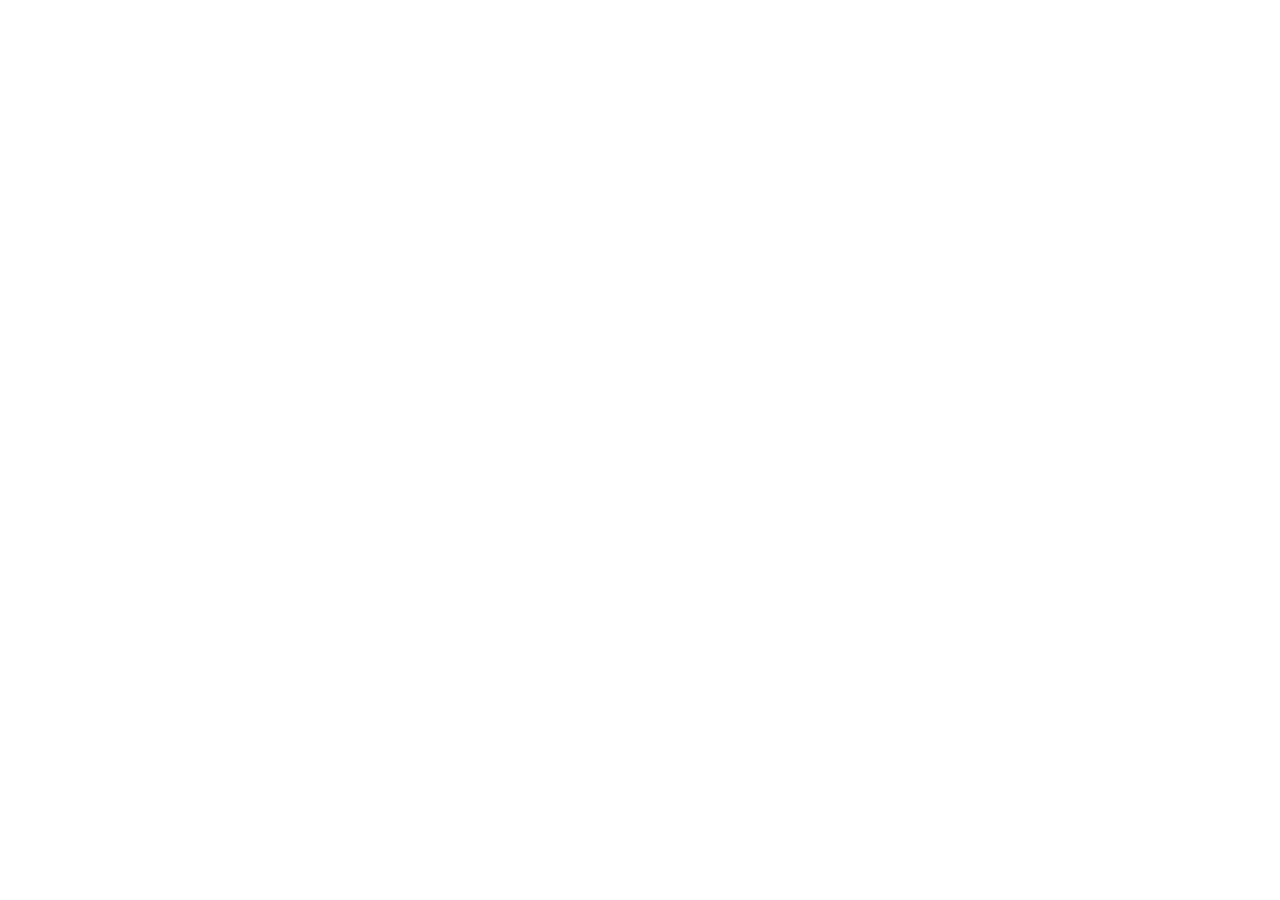
==== index.html @ 344ce20c "Version asset URLs so deploys bypass stale browser caches GitHub Pages serves files with max-age=600" ====
<!DOCTYPE html>
<html lang="en">
<head>
  <meta charset="UTF-8" />
<script async src="https://www.googletagmanager.com/gtag/js?id=G-N5E1D26WRG"></script>
<script>window.dataLayer=window.dataLayer||[];function gtag(){dataLayer.push(arguments);}gtag('js',new Date());gtag('config','G-N5E1D26WRG');</script>
  <meta name="viewport" content="width=device-width, initial-scale=1.0" />
  <title>GCP Renewal Negotiation Planner</title>
  <link rel="stylesheet" href="src/styles.css?v=20260914b" />
</head>
<body>
<script>(function(){const H='e1af9770edb5a9358db28d25520d54b0e5aeb7bdaa6fed238cebea143d1560bb';if(localStorage.getItem('proxima-auth')!==H)window.location.replace('https://brianchernauskas.github.io/proxima-tools-hub/');})()</script>
  <div id="app">
    <header class="app-header">
      <div class="header-inner">
        <div class="logo">
          <svg width="84" height="22" viewBox="0 0 84 22" fill="none" xmlns="http://www.w3.org/2000/svg"><text x="0" y="18" font-family="Georgia, 'Times New Roman', serif" font-size="18" font-weight="700" fill="#ffffff" letter-spacing="-0.3">Proxima</text></svg>
          <span class="logo-divider"></span>
          <span>GCP Negotiation Planner</span>
        </div>
        <div class="header-taglines">
          <div class="header-tagline">World-class renewal strategy, tailored to your situation</div>
          <div class="header-tagline">Intended for Proxima use only, please contact Brian Chernauskas with questions</div>
        </div>
      </div>
    </header>

    <main id="main-content">
      <div class="step-nav" id="step-nav">
        <div class="step-item active" data-step="1"><div class="step-circle">1</div><div class="step-label">Company Profile</div></div>
        <div class="step-connector"></div>
        <div class="step-item" data-step="2"><div class="step-circle">2</div><div class="step-label">Spend & Contract</div></div>
        <div class="step-connector"></div>
        <div class="step-item" data-step="3"><div class="step-circle">3</div><div class="step-label">Use Cases</div></div>
        <div class="step-connector"></div>
        <div class="step-item" data-step="4"><div class="step-circle">4</div><div class="step-label">Leverage & Context</div></div>
        <div class="step-connector"></div>
        <div class="step-item" data-step="5"><div class="step-circle">5</div><div class="step-label">Your Strategy</div></div>
      </div>

      <!-- Step 1 -->
      <section class="step-panel active" id="step-1">
        <div class="panel-header">
          <h2>Company Profile</h2>
          <p>Tell us about your organization so we can calibrate your GCP negotiating position.</p>
        </div>
        <div class="form-grid">
          <div class="form-group">
            <label>Company Size</label>
            <div class="radio-cards" id="company-size">
              <div class="radio-card" data-value="startup"><div class="rc-icon">🚀</div><div class="rc-title">Startup</div><div class="rc-desc">&lt;100 employees</div></div>
              <div class="radio-card" data-value="smb"><div class="rc-icon">🏢</div><div class="rc-title">SMB</div><div class="rc-desc">100–999 employees</div></div>
              <div class="radio-card" data-value="midmarket"><div class="rc-icon">🏬</div><div class="rc-title">Mid-Market</div><div class="rc-desc">1,000–4,999 employees</div></div>
              <div class="radio-card" data-value="enterprise"><div class="rc-icon">🏛️</div><div class="rc-title">Enterprise</div><div class="rc-desc">5,000+ employees</div></div>
            </div>
          </div>
          <div class="form-row-2">
            <div class="form-group">
              <label for="industry">Industry Vertical</label>
              <select id="industry">
                <option value="">Select industry…</option>
                <option value="fintech">Financial Services / Fintech</option>
                <option value="healthcare">Healthcare / Life Sciences</option>
                <option value="retail">Retail / E-commerce</option>
                <option value="saas">SaaS / Technology</option>
                <option value="media">Media / Entertainment</option>
                <option value="manufacturing">Manufacturing / Industrial</option>
                <option value="government">Government / Public Sector</option>
                <option value="education">Education</option>
                <option value="energy">Energy / Utilities</option>
                <option value="gaming">Gaming</option>
                <option value="other">Other</option>
              </select>
            </div>
            <div class="form-group">
              <label for="growth-rate">Annual Revenue Growth Rate</label>
              <select id="growth-rate">
                <option value="">Select growth rate…</option>
                <option value="declining">Declining / Flat (&lt;0%)</option>
                <option value="slow">Slow (0–10%)</option>
                <option value="moderate">Moderate (10–30%)</option>
                <option value="fast">Fast (30–100%)</option>
                <option value="hypergrowth">Hypergrowth (&gt;100%)</option>
              </select>
            </div>
          </div>
          <div class="form-row-2">
            <div class="form-group">
              <label for="gcp-tenure">How long have you been a GCP customer?</label>
              <select id="gcp-tenure">
                <option value="">Select tenure…</option>
                <option value="new">&lt;1 year (new customer)</option>
                <option value="1-3">1–3 years</option>
                <option value="3-5">3–5 years</option>
                <option value="5plus">5+ years (established customer)</option>
              </select>
            </div>
            <div class="form-group">
              <label for="contract-type">Current Contract Type</label>
              <select id="contract-type">
                <option value="">Select contract type…</option>
                <option value="payg">Pay-As-You-Go (PAYG)</option>
                <option value="cud-resource">Resource-based CUDs only</option>
                <option value="cud-spend">Spend-based CUDs only</option>
                <option value="cud-both">Both CUD types</option>
                <option value="ppa">Private Pricing Agreement (PPA)</option>
                <option value="ea">Enterprise Agreement (EA)</option>
              </select>
            </div>
          </div>
          <div class="form-group">
            <label>Existing Google Product Footprint (select all that apply)</label>
            <div class="checkbox-group" id="google-products">
              <label class="checkbox-item"><input type="checkbox" value="workspace" /> Google Workspace</label>
              <label class="checkbox-item"><input type="checkbox" value="google-ads" /> Google Ads</label>
              <label class="checkbox-item"><input type="checkbox" value="youtube" /> YouTube</label>
              <label class="checkbox-item"><input type="checkbox" value="maps" /> Google Maps Platform</label>
              <label class="checkbox-item"><input type="checkbox" value="apigee" /> Apigee</label>
              <label class="checkbox-item"><input type="checkbox" value="looker" /> Looker</label>
              <label class="checkbox-item"><input type="checkbox" value="none" /> GCP only</label>
            </div>
          </div>
          <div class="form-group">
            <label>Compliance & Regulatory Requirements</label>
            <div class="checkbox-group" id="compliance">
              <label class="checkbox-item"><input type="checkbox" value="hipaa" /> HIPAA</label>
              <label class="checkbox-item"><input type="checkbox" value="pci" /> PCI-DSS</label>
              <label class="checkbox-item"><input type="checkbox" value="fedramp" /> FedRAMP</label>
              <label class="checkbox-item"><input type="checkbox" value="gdpr" /> GDPR</label>
              <label class="checkbox-item"><input type="checkbox" value="sox" /> SOX</label>
              <label class="checkbox-item"><input type="checkbox" value="none" /> None specific</label>
            </div>
          </div>
        </div>
        <div class="step-actions"><button class="btn-secondary btn-sample-fill" onclick="fillSampleStep(1, this)">✨ Fill Sample Data</button><button class="btn-secondary" onclick="showSample()" style="margin-right:auto">👁 View Sample Output</button><button class="btn-primary" onclick="nextStep(1)">Continue →</button></div>
      </section>

      <!-- Step 2 -->
      <section class="step-panel" id="step-2">
        <div class="panel-header">
          <h2>Spend & Contract Details</h2>
          <p>GCP's discount stack is unique — SUDs are automatic, CUDs are self-service, and EA pricing sits on top of both.</p>
        </div>
        <div class="form-grid">
          <div class="form-row-2">
            <div class="form-group">
              <label for="annual-spend">Current Annual GCP Spend</label>
              <select id="annual-spend">
                <option value="">Select range…</option>
                <option value="under250k">&lt;$250K</option>
                <option value="250k-1m">$250K–$1M</option>
                <option value="1m-5m">$1M–$5M</option>
                <option value="5m-10m">$5M–$10M</option>
                <option value="10m-25m">$10M–$25M</option>
                <option value="25m-50m">$25M–$50M</option>
                <option value="50mplus">$50M+</option>
              </select>
            </div>
            <div class="form-group">
              <label for="workspace-spend">Annual Google Workspace Spend</label>
              <select id="workspace-spend">
                <option value="">Select range…</option>
                <option value="none">None / Not using Workspace</option>
                <option value="under100k">&lt;$100K</option>
                <option value="100k-500k">$100K–$500K</option>
                <option value="500k-2m">$500K–$2M</option>
                <option value="2mplus">$2M+</option>
              </select>
            </div>
          </div>
          <div class="form-row-2">
            <div class="form-group">
              <label for="spend-growth">Expected GCP Spend Growth (Next 12 months)</label>
              <select id="spend-growth">
                <option value="">Select growth…</option>
                <option value="declining">Declining (&lt;-10%)</option>
                <option value="flat">Flat (±10%)</option>
                <option value="moderate">Moderate (+10–30%)</option>
                <option value="fast">Fast (+30–75%)</option>
                <option value="hypergrowth">Hypergrowth (+75%+)</option>
              </select>
            </div>
            <div class="form-group">
              <label for="renewal-timeline">When does your contract / CUDs expire?</label>
              <select id="renewal-timeline">
                <option value="">Select timeline…</option>
                <option value="within-1mo">Within 1 month (urgent)</option>
                <option value="1-3mo">1–3 months</option>
                <option value="3-6mo">3–6 months</option>
                <option value="6-12mo">6–12 months (ideal window)</option>
                <option value="12plusmo">12+ months out</option>
                <option value="no-contract">No formal contract yet</option>
              </select>
            </div>
          </div>
          <div class="form-row-2">
            <div class="form-group">
              <label for="desired-term">Preferred Commitment Term</label>
              <select id="desired-term">
                <option value="">Select term…</option>
                <option value="1yr">1 Year (CUD or EA)</option>
                <option value="3yr">3 Years (EA / deep CUD discount)</option>
                <option value="flexible">Flexible / TBD</option>
              </select>
            </div>
            <div class="form-group">
              <label for="cud-utilization">Current CUD Utilization Rate</label>
              <select id="cud-utilization">
                <option value="">Select…</option>
                <option value="na">N/A — no CUDs yet</option>
                <option value="under70">Under 70% (significant waste)</option>
                <option value="70-85">70–85% (mild underutilization)</option>
                <option value="85-100">85–100% (on track)</option>
                <option value="over100">Over 100% (exceeded commitment)</option>
              </select>
            </div>
          </div>
          <div class="form-group">
            <label>Discount Programs Currently Active</label>
            <div class="checkbox-group" id="current-discounts">
              <label class="checkbox-item"><input type="checkbox" value="sud" /> Sustained Use Discounts (SUDs — automatic)</label>
              <label class="checkbox-item"><input type="checkbox" value="cud-resource" /> Resource-based CUDs (vCPU/memory commit)</label>
              <label class="checkbox-item"><input type="checkbox" value="cud-spend" /> Spend-based CUDs</label>
              <label class="checkbox-item"><input type="checkbox" value="spot-preemptible" /> Spot / Preemptible VMs</label>
              <label class="checkbox-item"><input type="checkbox" value="ea-discount" /> EA / Private Pricing discount</label>
              <label class="checkbox-item"><input type="checkbox" value="none" /> None / PAYG only</label>
            </div>
          </div>
          <div class="form-group">
            <label for="chargeback-isolation">Internal Cost Chargeback Model</label>
            <select id="chargeback-isolation">
              <option value="">Select…</option>
              <option value="project-scope">Project-scope — each team billed by GCP project</option>
              <option value="billing-account">Billing-account level — centralized tracking only</option>
              <option value="planning">Planning to implement project-level chargeback</option>
              <option value="none">No internal chargeback / single cost center</option>
            </select>
          </div>
          <div class="form-group">
            <label for="flex-cud-footprint">Compute Footprint (Flex CUD consolidation opportunity)</label>
            <select id="flex-cud-footprint">
              <option value="">Select…</option>
              <option value="vms-only">VMs only (Compute Engine)</option>
              <option value="vms-gke">VMs + GKE Standard/Autopilot</option>
              <option value="vms-cloudrun">VMs + Cloud Run</option>
              <option value="full-mix">VMs + GKE + Cloud Run (full mix)</option>
              <option value="gke-cloudrun-only">GKE / Cloud Run only (no VMs)</option>
            </select>
          </div>
          <div class="form-group">
            <label for="casc">Customer Annual Spend Commitment (CASC)</label>
            <select id="casc">
              <option value="">Select…</option>
              <option value="yes-active">Yes — active CASC in place</option>
              <option value="yes-negotiating">In negotiation for a CASC</option>
              <option value="no-eligible">No CASC — but spend likely qualifies</option>
              <option value="no-small">No CASC — spend too small to qualify</option>
            </select>
          </div>
          <div class="form-group">
            <label for="support-tier">Current GCP Support Tier</label>
            <select id="support-tier">
              <option value="">Select support tier…</option>
              <option value="basic">Basic (free)</option>
              <option value="standard">Standard</option>
              <option value="enhanced">Enhanced</option>
              <option value="premium">Premium</option>
            </select>
          </div>
        </div>
        <div class="step-actions"><button class="btn-secondary btn-sample-fill" onclick="fillSampleStep(2, this)" style="margin-right:auto">✨ Fill Sample Data</button>
          <button class="btn-secondary" onclick="prevStep(2)">← Back</button>
          <button class="btn-primary" onclick="nextStep(2)">Continue →</button>
        </div>
      </section>

      <!-- Step 3 -->
      <section class="step-panel" id="step-3">
        <div class="panel-header">
          <h2>GCP Use Cases</h2>
          <p>GCP's discount mechanics vary significantly by service — especially for compute, AI, and data workloads.</p>
        </div>
        <div class="form-grid">
          <div class="form-group">
            <label>Primary Workload Types (select all that apply)</label>
            <div class="use-case-grid" id="use-cases">
              <div class="use-case-card" data-value="compute"><div class="uc-icon">⚙️</div><div class="uc-title">Compute Engine (VMs)</div></div>
              <div class="use-case-card" data-value="gke"><div class="uc-icon">📦</div><div class="uc-title">Google Kubernetes Engine (GKE)</div></div>
              <div class="use-case-card" data-value="serverless"><div class="uc-icon">⚡</div><div class="uc-title">Serverless (Cloud Run, Functions)</div></div>
              <div class="use-case-card" data-value="vertex-ai"><div class="uc-icon">🤖</div><div class="uc-title">AI / ML (Vertex AI, Gemini)</div></div>
              <div class="use-case-card" data-value="bigquery"><div class="uc-icon">📊</div><div class="uc-title">BigQuery (Data Warehouse)</div></div>
              <div class="use-case-card" data-value="databases"><div class="uc-icon">🗄️</div><div class="uc-title">Databases (Cloud SQL, Spanner, Bigtable)</div></div>
              <div class="use-case-card" data-value="storage"><div class="uc-icon">💾</div><div class="uc-title">Storage (Cloud Storage, Filestore)</div></div>
              <div class="use-case-card" data-value="networking"><div class="uc-icon">🌐</div><div class="uc-title">Networking (Cloud CDN, Interconnect)</div></div>
              <div class="use-case-card" data-value="dataflow"><div class="uc-icon">🔀</div><div class="uc-title">Dataflow / Dataproc / Pub/Sub</div></div>
              <div class="use-case-card" data-value="security"><div class="uc-icon">🔒</div><div class="uc-title">Security (Chronicle, Security Command Center)</div></div>
              <div class="use-case-card" data-value="apigee"><div class="uc-icon">🔌</div><div class="uc-title">API Management (Apigee)</div></div>
              <div class="use-case-card" data-value="looker"><div class="uc-icon">👁️</div><div class="uc-title">Looker / Business Intelligence</div></div>
            </div>
          </div>
          <div class="form-row-2">
            <div class="form-group">
              <label for="workload-type">Workload Criticality</label>
              <select id="workload-type">
                <option value="">Select type…</option>
                <option value="production-only">Production-heavy (mostly live traffic)</option>
                <option value="mixed">Mixed production + dev/test</option>
                <option value="dev-heavy">Dev/test heavy (R&D focus)</option>
                <option value="batch">Batch / intermittent (Spot VM opportunity)</option>
              </select>
            </div>
            <div class="form-group">
              <label for="spot-vm-usage">Spot / Preemptible VM Usage</label>
              <select id="spot-vm-usage">
                <option value="">Select…</option>
                <option value="none">Not using Spot VMs</option>
                <option value="some">Some workloads on Spot (&lt;25% of compute)</option>
                <option value="moderate">Moderate Spot usage (25–50%)</option>
                <option value="heavy">Heavy Spot usage (&gt;50% of eligible workloads)</option>
              </select>
            </div>
            <div class="form-group">
              <label for="optimization-status">Infrastructure Optimization Status</label>
              <select id="optimization-status">
                <option value="">Select…</option>
                <option value="unoptimized">Largely unoptimized</option>
                <option value="partially">Partially optimized</option>
                <option value="well-optimized">Well-optimized (Recommender API actioned)</option>
                <option value="expert">Expert-level (FinOps team in place)</option>
              </select>
            </div>
          </div>
          <div class="form-group">
            <label for="bigquery-pricing">BigQuery Pricing Model</label>
            <select id="bigquery-pricing">
              <option value="">Select…</option>
              <option value="on-demand">On-demand (per TB scanned)</option>
              <option value="flat-rate">Flat-rate / capacity pricing</option>
              <option value="not-using">Not using BigQuery</option>
            </select>
          </div>
        </div>
        <div class="step-actions"><button class="btn-secondary btn-sample-fill" onclick="fillSampleStep(3, this)" style="margin-right:auto">✨ Fill Sample Data</button>
          <button class="btn-secondary" onclick="prevStep(3)">← Back</button>
          <button class="btn-primary" onclick="nextStep(3)">Continue →</button>
        </div>
      </section>

      <!-- Step 4 -->
      <section class="step-panel" id="step-4">
        <div class="panel-header">
          <h2>Leverage & Relationship Context</h2>
          <p>GCP is actively growing market share — understand how to use that to your advantage.</p>
        </div>
        <div class="form-grid">
          <div class="form-group">
            <label>Multi-Cloud & Competitive Alternatives</label>
            <div class="radio-cards" id="multicloud">
              <div class="radio-card" data-value="gcp-only"><div class="rc-icon">☁️</div><div class="rc-title">GCP Only</div><div class="rc-desc">All-in on Google Cloud</div></div>
              <div class="radio-card" data-value="gcp-primary"><div class="rc-icon">⚖️</div><div class="rc-title">GCP Primary</div><div class="rc-desc">Some AWS / Azure workloads</div></div>
              <div class="radio-card" data-value="multi-cloud"><div class="rc-icon">🌐</div><div class="rc-title">True Multi-Cloud</div><div class="rc-desc">Significant spend on 2+ clouds</div></div>
              <div class="radio-card" data-value="evaluating"><div class="rc-icon">🔍</div><div class="rc-title">Evaluating GCP</div><div class="rc-desc">Currently on AWS/Azure, evaluating GCP</div></div>
            </div>
          </div>
          <div class="form-row-2">
            <div class="form-group">
              <label for="relationship-quality">Google Account Team Relationship</label>
              <select id="relationship-quality">
                <option value="">Select…</option>
                <option value="none">No dedicated rep</option>
                <option value="poor">Weak / transactional relationship</option>
                <option value="moderate">Moderate — occasional contact</option>
                <option value="strong">Strong — regular cadence with AE/CSE</option>
                <option value="strategic">Strategic — executive sponsorship from Google</option>
              </select>
            </div>
          </div>
          <div class="form-group">
            <label>Strategic Plans (next 12 months)</label>
            <div class="checkbox-group" id="strategic-plans">
              <label class="checkbox-item"><input type="checkbox" value="migrate-to-gcp" /> Migrating workloads TO GCP from AWS/Azure/on-prem</label>
              <label class="checkbox-item"><input type="checkbox" value="ai-expansion" /> Expanding AI/ML workloads (Vertex AI, Gemini)</label>
              <label class="checkbox-item"><input type="checkbox" value="workspace-expand" /> Expanding Google Workspace seats or tiers</label>
              <label class="checkbox-item"><input type="checkbox" value="data-platform" /> Building or expanding data platform (BigQuery, Looker)</label>
              <label class="checkbox-item"><input type="checkbox" value="onprem-exit" /> Exiting on-premises data centers</label>
              <label class="checkbox-item"><input type="checkbox" value="marketplace" /> Expanding ISV software via GCP Marketplace</label>
            </div>
          </div>
          <div class="form-group">
            <label for="switching-from">Switching From / Competitive Context</label>
            <select id="switching-from">
              <option value="">Select…</option>
              <option value="aws">Primarily AWS — evaluating or moving to GCP</option>
              <option value="azure">Primarily Azure — evaluating or moving to GCP</option>
              <option value="both">Both AWS and Azure workloads</option>
              <option value="onprem">On-premises — cloud migration in progress</option>
              <option value="staying">Staying on GCP — renewal only</option>
            </select>
          </div>
        </div>
        <div class="step-actions"><button class="btn-secondary btn-sample-fill" onclick="fillSampleStep(4, this)" style="margin-right:auto">✨ Fill Sample Data</button>
          <button class="btn-secondary" onclick="prevStep(4)">← Back</button>
          <button class="btn-primary" onclick="generateStrategy()">Generate My Strategy →</button>
        </div>
      </section>

      <!-- Step 5 -->
      <section class="step-panel" id="step-5">
        <div id="strategy-output"></div>
        <div class="step-actions" style="margin-top:2rem;">
          <button class="btn-secondary" onclick="prevStep(5)">← Edit Inputs</button>
          <button class="btn-primary" onclick="window.print()">🖨️ Export Strategy</button>
        </div>
      </section>
    </main>

    <footer class="app-footer">
      <p>This tool provides strategic guidance based on publicly available Google Cloud negotiation best practices. Actual discounts depend on account team relationships and Google business priorities at time of negotiation.</p>
    </footer>
  </div>
  <script src="src/app.js?v=20260914b"></script>
</body>
</html>
---- src/styles.css ----
/* ── Reset & Base ── */
*, *::before, *::after { box-sizing: border-box; margin: 0; padding: 0; }

:root {
  --aws-orange: #4285F4;
  --aws-dark: #1a1a2e;
  --aws-blue: #1A73E8;
  --accent: #FF9900;
  --surface: #FFFFFF;
  --surface-2: #F7F8FA;
  --surface-3: #EFF1F5;
  --border: #E2E5EA;
  --text-primary: #111827;
  --text-secondary: #6B7280;
  --text-muted: #9CA3AF;
  --success: #10B981;
  --warning: #F59E0B;
  --danger: #EF4444;
  --info: #3B82F6;
  --radius: 12px;
  --radius-sm: 8px;
  --shadow-sm: 0 1px 3px rgba(0,0,0,.08), 0 1px 2px rgba(0,0,0,.04);
  --shadow: 0 4px 16px rgba(0,0,0,.08);
  --shadow-lg: 0 8px 32px rgba(0,0,0,.12);
}

body {
  font-family: -apple-system, BlinkMacSystemFont, 'Segoe UI', Roboto, sans-serif;
  background: var(--surface-2);
  color: var(--text-primary);
  line-height: 1.6;
  min-height: 100vh;
}

/* ── Header ── */
.app-header {
  background: var(--aws-dark);
  color: #fff;
  padding: 0;
  position: sticky;
  top: 0;
  z-index: 100;
  box-shadow: 0 2px 8px rgba(0,0,0,.3);
}
.header-inner {
  max-width: 960px;
  margin: 0 auto;
  padding: 14px 24px;
  display: flex;
  align-items: center;
  justify-content: space-between;
  gap: 16px;
}
.logo {
  display: flex;
  align-items: center;
  gap: 10px;
  font-size: 1.1rem;
  font-weight: 700;
  letter-spacing: -.3px;
  color: #fff;
  white-space: nowrap;
}
.logo-divider {
  display: inline-block;
  width: 1px;
  height: 20px;
  background: rgba(255,255,255,.3);
  margin: 0 2px;
}
.header-taglines {
  display: flex;
  flex-direction: column;
  align-items: flex-end;
  gap: 4px;
}
.header-tagline {
  font-size: .8rem;
  color: rgba(255,255,255,.55);
  text-align: right;
}
.header-tagline + .header-tagline {
  padding-top: 4px;
  border-top: 1px solid rgba(255,255,255,.2);
}

/* ── Main layout ── */
#main-content {
  max-width: 960px;
  margin: 0 auto;
  padding: 24px 16px 48px;
}

/* ── Step Nav ── */
.step-nav {
  display: flex;
  align-items: center;
  justify-content: center;
  gap: 0;
  margin-bottom: 28px;
  flex-wrap: wrap;
  row-gap: 8px;
}
.step-item {
  display: flex;
  flex-direction: column;
  align-items: center;
  gap: 4px;
  cursor: default;
  min-width: 80px;
}
.step-circle {
  width: 32px;
  height: 32px;
  border-radius: 50%;
  background: var(--surface-3);
  color: var(--text-muted);
  font-size: .85rem;
  font-weight: 700;
  display: flex;
  align-items: center;
  justify-content: center;
  border: 2px solid var(--border);
  transition: all .2s;
}
.step-item.active .step-circle {
  background: var(--aws-orange);
  color: #fff;
  border-color: var(--aws-orange);
  box-shadow: 0 0 0 3px rgba(255,153,0,.2);
}
.step-item.done .step-circle {
  background: var(--success);
  color: #fff;
  border-color: var(--success);
}
.step-label {
  font-size: .7rem;
  color: var(--text-muted);
  text-align: center;
  white-space: nowrap;
}
.step-item.active .step-label { color: var(--aws-orange); font-weight: 600; }
.step-item.done .step-label { color: var(--success); }
.step-connector {
  flex: 1;
  height: 2px;
  background: var(--border);
  min-width: 20px;
  max-width: 60px;
  margin-bottom: 20px;
}

/* ── Step Panels ── */
.step-panel { display: none; }
.step-panel.active { display: block; animation: fadeIn .3s ease; }
@keyframes fadeIn { from { opacity:0; transform:translateY(8px); } to { opacity:1; transform:translateY(0); } }

.panel-header {
  background: var(--surface);
  border: 1px solid var(--border);
  border-radius: var(--radius);
  padding: 24px 28px;
  margin-bottom: 20px;
}
.panel-header h2 {
  font-size: 1.4rem;
  font-weight: 700;
  color: var(--text-primary);
  margin-bottom: 4px;
}
.panel-header p {
  color: var(--text-secondary);
  font-size: .92rem;
}

/* ── Forms ── */
.form-grid { display: flex; flex-direction: column; gap: 20px; }

.form-group { display: flex; flex-direction: column; gap: 8px; }

.form-row-2 {
  display: grid;
  grid-template-columns: 1fr 1fr;
  gap: 16px;
}
@media (max-width: 600px) { .form-row-2 { grid-template-columns: 1fr; } }

label {
  font-size: .875rem;
  font-weight: 600;
  color: var(--text-primary);
}

select, input[type="text"], textarea {
  width: 100%;
  padding: 10px 14px;
  border: 1.5px solid var(--border);
  border-radius: var(--radius-sm);
  font-size: .9rem;
  color: var(--text-primary);
  background: var(--surface);
  appearance: none;
  transition: border-color .15s, box-shadow .15s;
  background-image: url("data:image/svg+xml,%3Csvg xmlns='http://www.w3.org/2000/svg' width='12' height='8' viewBox='0 0 12 8'%3E%3Cpath d='M1 1l5 5 5-5' stroke='%236B7280' stroke-width='1.5' fill='none' stroke-linecap='round'/%3E%3C/svg%3E");
  background-repeat: no-repeat;
  background-position: right 12px center;
}
select:focus, input[type="text"]:focus {
  outline: none;
  border-color: var(--aws-orange);
  box-shadow: 0 0 0 3px rgba(255,153,0,.15);
}

/* ── Radio Cards ── */
.radio-cards {
  display: grid;
  grid-template-columns: repeat(auto-fit, minmax(140px, 1fr));
  gap: 12px;
}
.radio-card {
  background: var(--surface);
  border: 2px solid var(--border);
  border-radius: var(--radius);
  padding: 16px 12px;
  cursor: pointer;
  text-align: center;
  transition: all .15s;
  user-select: none;
}
.radio-card:hover { border-color: var(--aws-orange); background: #FFF8EE; }
.radio-card.selected {
  border-color: var(--aws-orange);
  background: #FFF3DC;
  box-shadow: 0 0 0 3px rgba(255,153,0,.15);
}
.rc-icon { font-size: 1.6rem; margin-bottom: 6px; }
.rc-title { font-size: .875rem; font-weight: 700; color: var(--text-primary); }
.rc-desc { font-size: .75rem; color: var(--text-secondary); margin-top: 2px; }

/* ── Use Case Cards ── */
.use-case-grid {
  display: grid;
  grid-template-columns: repeat(auto-fill, minmax(160px, 1fr));
  gap: 10px;
}
.use-case-card {
  background: var(--surface);
  border: 2px solid var(--border);
  border-radius: var(--radius-sm);
  padding: 12px;
  cursor: pointer;
  text-align: center;
  transition: all .15s;
  user-select: none;
}
.use-case-card:hover { border-color: var(--aws-orange); background: #FFF8EE; }
.use-case-card.selected {
  border-color: var(--aws-orange);
  background: #FFF3DC;
}
.uc-icon { font-size: 1.3rem; margin-bottom: 4px; }
.uc-title { font-size: .78rem; font-weight: 600; color: var(--text-primary); }

/* ── Checkboxes ── */
.checkbox-group {
  display: flex;
  flex-wrap: wrap;
  gap: 10px;
}
.checkbox-item {
  display: flex;
  align-items: center;
  gap: 6px;
  font-size: .875rem;
  font-weight: 400;
  color: var(--text-primary);
  cursor: pointer;
  background: var(--surface);
  border: 1.5px solid var(--border);
  border-radius: 6px;
  padding: 6px 12px;
  transition: all .15s;
}
.checkbox-item:hover { border-color: var(--aws-orange); }
.checkbox-item input[type="checkbox"] { accent-color: var(--aws-orange); width: 14px; height: 14px; }

/* ── Buttons ── */
.step-actions {
  display: flex;
  justify-content: flex-end;
  gap: 12px;
  margin-top: 24px;
}
.btn-primary, .btn-secondary {
  padding: 11px 28px;
  border-radius: var(--radius-sm);
  font-size: .9rem;
  font-weight: 700;
  cursor: pointer;
  border: none;
  transition: all .15s;
}
.btn-primary {
  background: var(--aws-orange);
  color: #fff;
  box-shadow: 0 2px 8px rgba(255,153,0,.35);
}
.btn-primary:hover { background: #e68900; transform: translateY(-1px); box-shadow: 0 4px 12px rgba(255,153,0,.4); }
.btn-secondary {
  background: var(--surface);
  color: var(--text-secondary);
  border: 1.5px solid var(--border);
}
.btn-secondary:hover { background: var(--surface-3); color: var(--text-primary); }

/* ── Strategy Output ── */
.strategy-container {
  background: var(--surface);
  border: 1px solid var(--border);
  border-radius: var(--radius);
  overflow: hidden;
}

.strategy-hero {
  background: linear-gradient(135deg, var(--aws-dark) 0%, #1a2a3a 100%);
  color: #fff;
  padding: 32px 32px 28px;
  position: relative;
  overflow: hidden;
}
.strategy-hero::after {
  content: '';
  position: absolute;
  right: -40px;
  top: -40px;
  width: 200px;
  height: 200px;
  border-radius: 50%;
  background: rgba(255,153,0,.1);
}
.strategy-hero h2 { font-size: 1.5rem; font-weight: 800; margin-bottom: 4px; }
.strategy-hero .subtitle { font-size: .9rem; color: rgba(255,255,255,.65); margin-bottom: 20px; }

.score-row {
  display: flex;
  gap: 16px;
  flex-wrap: wrap;
}
.score-pill {
  background: rgba(255,255,255,.1);
  border: 1px solid rgba(255,255,255,.2);
  border-radius: 100px;
  padding: 6px 16px;
  font-size: .82rem;
  display: flex;
  align-items: center;
  gap: 6px;
}
.score-pill .pill-label { color: rgba(255,255,255,.6); }
.score-pill .pill-value { font-weight: 700; color: var(--aws-orange); }

.strategy-body { padding: 28px 32px; display: flex; flex-direction: column; gap: 28px; }

.strategy-section { border: 1px solid var(--border); border-radius: var(--radius); overflow: hidden; }
.section-header {
  background: var(--surface-2);
  padding: 14px 20px;
  display: flex;
  align-items: center;
  gap: 10px;
  border-bottom: 1px solid var(--border);
}
.section-header .section-icon { font-size: 1.15rem; }
.section-header h3 { font-size: 1rem; font-weight: 700; color: var(--text-primary); }
.section-badge {
  margin-left: auto;
  background: var(--aws-orange);
  color: #fff;
  font-size: .7rem;
  font-weight: 700;
  padding: 2px 8px;
  border-radius: 100px;
}
.section-badge.blue { background: var(--info); }
.section-badge.green { background: var(--success); }
.section-badge.red { background: var(--danger); }
.section-content { padding: 18px 20px; }

/* ── Discount Estimate Bar ── */
.discount-estimate {
  background: linear-gradient(90deg, #FFF3DC, #FFF8EE);
  border: 1.5px solid rgba(255,153,0,.3);
  border-radius: var(--radius);
  padding: 20px 24px;
  display: flex;
  align-items: center;
  gap: 24px;
  flex-wrap: wrap;
}
.de-range {
  font-size: 2.2rem;
  font-weight: 900;
  color: var(--aws-orange);
  white-space: nowrap;
}
.de-label { font-size: .82rem; color: var(--text-secondary); margin-top: 2px; }
.de-bar-wrap { flex: 1; min-width: 160px; }
.de-bar-bg {
  height: 10px;
  background: var(--surface-3);
  border-radius: 100px;
  overflow: hidden;
}
.de-bar-fill {
  height: 100%;
  background: linear-gradient(90deg, var(--aws-orange), #e68900);
  border-radius: 100px;
  transition: width 1s ease;
}
.de-note { font-size: .8rem; color: var(--text-muted); margin-top: 6px; }

/* ── Tactic Cards ── */
.tactics-list { display: flex; flex-direction: column; gap: 12px; }
.tactic-card {
  background: var(--surface);
  border: 1px solid var(--border);
  border-radius: var(--radius-sm);
  padding: 14px 16px;
  display: flex;
  gap: 14px;
  align-items: flex-start;
}
.tactic-num {
  width: 28px;
  height: 28px;
  border-radius: 50%;
  background: var(--aws-orange);
  color: #fff;
  font-size: .8rem;
  font-weight: 800;
  display: flex;
  align-items: center;
  justify-content: center;
  flex-shrink: 0;
}
.tactic-body {}
.tactic-title { font-size: .9rem; font-weight: 700; color: var(--text-primary); }
.tactic-desc { font-size: .82rem; color: var(--text-secondary); margin-top: 3px; line-height: 1.5; }
.tactic-impact {
  margin-top: 6px;
  display: inline-block;
  font-size: .72rem;
  font-weight: 700;
  padding: 2px 8px;
  border-radius: 4px;
}
.impact-high { background: #DCFCE7; color: #166534; }
.impact-medium { background: #FEF9C3; color: #854D0E; }
.impact-low { background: #F1F5F9; color: #475569; }

/* ── Timeline ── */
.timeline { display: flex; flex-direction: column; gap: 0; }
.timeline-item { display: flex; gap: 16px; padding-bottom: 20px; position: relative; }
.timeline-item:last-child { padding-bottom: 0; }
.timeline-left { display: flex; flex-direction: column; align-items: center; }
.tl-dot {
  width: 34px;
  height: 34px;
  border-radius: 50%;
  background: var(--aws-orange);
  color: #fff;
  font-size: .75rem;
  font-weight: 800;
  display: flex;
  align-items: center;
  justify-content: center;
  flex-shrink: 0;
}
.tl-line {
  width: 2px;
  flex: 1;
  background: var(--border);
  margin-top: 4px;
}
.timeline-item:last-child .tl-line { display: none; }
.tl-content { padding-top: 4px; padding-bottom: 4px; }
.tl-phase { font-size: .75rem; font-weight: 700; text-transform: uppercase; letter-spacing: .5px; color: var(--aws-orange); }
.tl-title { font-size: .92rem; font-weight: 700; color: var(--text-primary); margin: 2px 0; }
.tl-desc { font-size: .82rem; color: var(--text-secondary); line-height: 1.5; }
.tl-tasks { margin-top: 8px; display: flex; flex-direction: column; gap: 4px; }
.tl-task {
  display: flex;
  align-items: flex-start;
  gap: 6px;
  font-size: .8rem;
  color: var(--text-secondary);
}
.tl-task::before { content: '→'; color: var(--aws-orange); font-weight: 700; flex-shrink: 0; }

/* ── Alert / Warning Boxes ── */
.alert {
  border-radius: var(--radius-sm);
  padding: 12px 16px;
  font-size: .85rem;
  display: flex;
  gap: 10px;
  align-items: flex-start;
  line-height: 1.5;
}
.alert-warning { background: #FFFBEB; border: 1px solid #FDE68A; color: #92400E; }
.alert-info { background: #EFF6FF; border: 1px solid #BFDBFE; color: #1E40AF; }
.alert-success { background: #F0FDF4; border: 1px solid #BBF7D0; color: #166534; }
.alert-danger { background: #FEF2F2; border: 1px solid #FECACA; color: #991B1B; }
.alert-icon { font-size: 1rem; flex-shrink: 0; }
.alerts-list { display: flex; flex-direction: column; gap: 10px; }

/* ── Concessions Grid ── */
.concessions-grid {
  display: grid;
  grid-template-columns: repeat(auto-fill, minmax(200px, 1fr));
  gap: 12px;
}
.concession-card {
  background: var(--surface);
  border: 1px solid var(--border);
  border-radius: var(--radius-sm);
  padding: 14px;
}
.cc-icon { font-size: 1.3rem; margin-bottom: 6px; }
.cc-title { font-size: .85rem; font-weight: 700; color: var(--text-primary); }
.cc-desc { font-size: .78rem; color: var(--text-secondary); margin-top: 3px; }
.cc-priority {
  margin-top: 8px;
  font-size: .7rem;
  font-weight: 700;
  text-transform: uppercase;
  letter-spacing: .4px;
}
.priority-must { color: var(--danger); }
.priority-should { color: var(--warning); }
.priority-nice { color: var(--text-muted); }

/* ── Questions to Ask ── */
.questions-list { display: flex; flex-direction: column; gap: 8px; }
.question-item {
  background: var(--surface-2);
  border-left: 3px solid var(--aws-orange);
  padding: 10px 14px;
  border-radius: 0 var(--radius-sm) var(--radius-sm) 0;
  font-size: .85rem;
  color: var(--text-primary);
}

/* ── Risk flags ── */
.risk-grid {
  display: grid;
  grid-template-columns: repeat(auto-fill, minmax(220px, 1fr));
  gap: 10px;
}
.risk-card {
  border-radius: var(--radius-sm);
  padding: 12px 14px;
}
.risk-card.high { background: #FEF2F2; border: 1px solid #FECACA; }
.risk-card.medium { background: #FFFBEB; border: 1px solid #FDE68A; }
.risk-card.low { background: #F0FDF4; border: 1px solid #BBF7D0; }
.risk-title { font-size: .85rem; font-weight: 700; margin-bottom: 3px; }
.risk-card.high .risk-title { color: #991B1B; }
.risk-card.medium .risk-title { color: #92400E; }
.risk-card.low .risk-title { color: #166534; }
.risk-desc { font-size: .78rem; color: var(--text-secondary); }

/* ── Footer ── */
.app-footer {
  background: var(--surface);
  border-top: 1px solid var(--border);
  text-align: center;
  padding: 16px 24px;
  font-size: .75rem;
  color: var(--text-muted);
}

/* ── Print ── */
@media print {
  .app-header, .step-nav, .step-actions, .app-footer { display: none !important; }
  /* Print whatever panel is on screen. Do NOT hard-code step ids here — the
     output panel's number changes when steps are added or removed, and an id
     list silently prints a blank page when it drifts. */
  .step-panel { display: none !important; }
  .step-panel.active { display: block !important; }
  body { background: #fff; }
  .strategy-hero { background: var(--gcp-dark) !important; -webkit-print-color-adjust: exact; }
  .print-proxima-header { display: flex !important; }
  .proxima-strategy-footer {
    color: #444 !important;
    border-top: 1px solid #ccc !important;
  }
}

.print-proxima-header {
  display: none;
  align-items: center;
  gap: 10px;
  padding: 12px 0 10px;
  margin-bottom: 8px;
  border-bottom: 2px solid #1a73e8;
}
.print-proxima-header .print-logo-text {
  font-family: Georgia, 'Times New Roman', serif;
  font-size: 18px;
  font-weight: 700;
  letter-spacing: -0.3px;
  color: #1a73e8;
}
.print-proxima-header .print-divider {
  display: inline-block;
  width: 1px;
  height: 18px;
  background: #888;
}
.print-proxima-header .print-tool-name {
  font-size: 13px;
  color: #555;
}

/* ── Sample output marking ── */
.sample-banner { display:flex; gap:12px; align-items:flex-start; background:#FEF3C7; border:1px solid #FCD34D; border-left:4px solid #D97706; border-radius:10px; padding:14px 18px; margin-bottom:18px; color:#78350F; font-size:.88rem; line-height:1.55; }
.sample-banner strong { color:#78350F; }
.sample-tag { flex-shrink:0; font-weight:800; font-size:.72rem; letter-spacing:.12em; background:#D97706; color:#fff; padding:4px 9px; border-radius:4px; margin-top:1px; }
body.is-sample .strategy-hero h2::after { content:' — Sample'; color:#FBBF24; }
@media print {
  .sample-banner, .sample-tag { -webkit-print-color-adjust:exact; print-color-adjust:exact; }
  body.is-sample::before { content:'SAMPLE DATA'; position:fixed; top:50%; left:50%; transform:translate(-50%,-50%) rotate(-32deg); font-size:110px; font-weight:800; letter-spacing:.06em; color:rgba(217,119,6,.10); z-index:9999; pointer-events:none; white-space:nowrap; }
  body.is-sample .print-proxima-header::after { content:'SAMPLE DATA — NOT A CLIENT ANALYSIS'; margin-left:auto; font-size:11px; font-weight:800; letter-spacing:.08em; color:#B45309; }
}

.btn-sample-fill { border-style: dashed !important; }
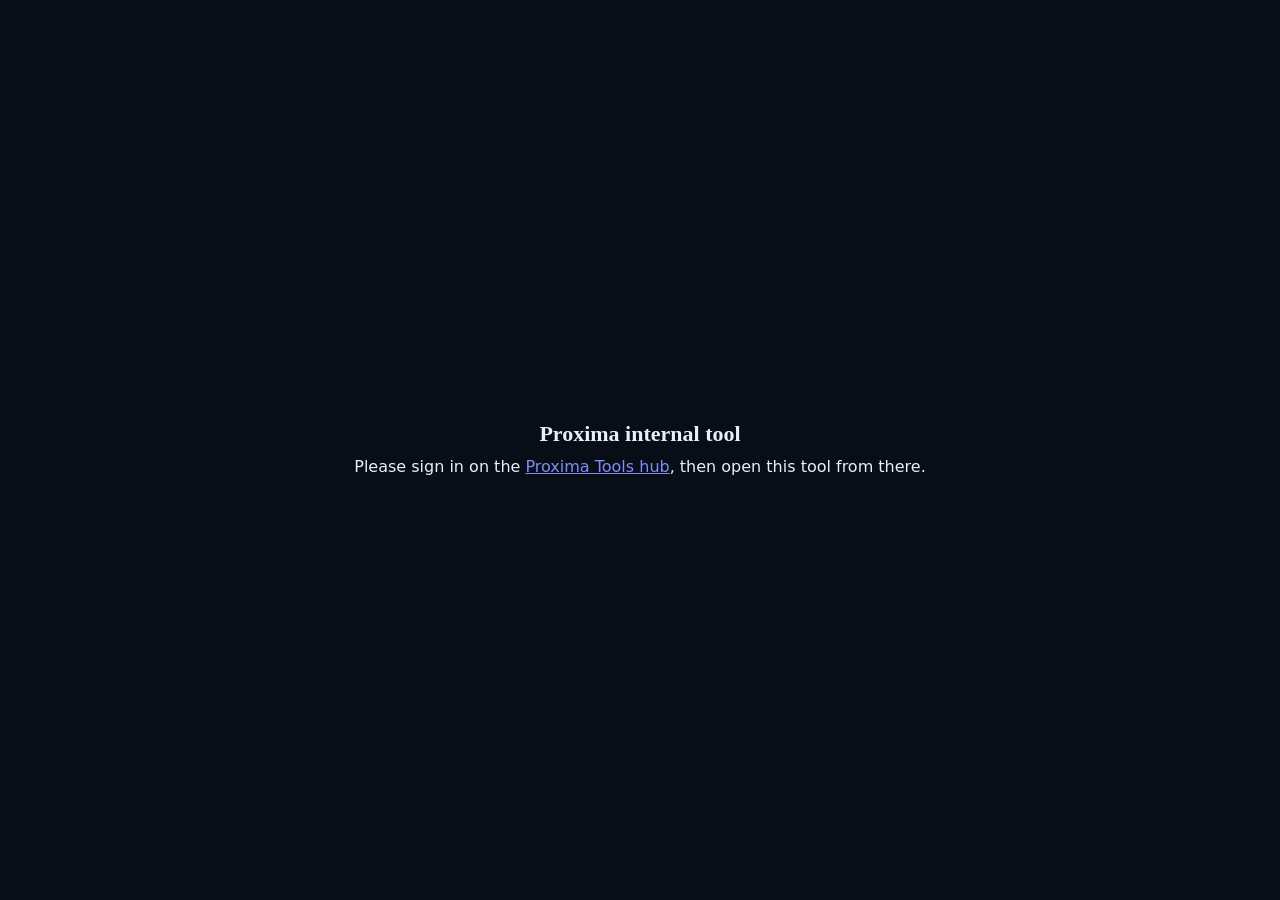
==== commit f8fdd0e7: "Replace silent auth redirect with in-page sign-in notice (Safe Browsing false positive) Co-Authored-" ====
--- a/index.html
+++ b/index.html
@@ -6,10 +6,10 @@
 <script>window.dataLayer=window.dataLayer||[];function gtag(){dataLayer.push(arguments);}gtag('js',new Date());gtag('config','G-N5E1D26WRG');</script>
   <meta name="viewport" content="width=device-width, initial-scale=1.0" />
   <title>GCP Renewal Negotiation Planner</title>
-  <link rel="stylesheet" href="src/styles.css?v=20260914b" />
+  <link rel="stylesheet" href="src/styles.css?v=20260929a" />
 </head>
 <body>
-<script>(function(){const H='e1af9770edb5a9358db28d25520d54b0e5aeb7bdaa6fed238cebea143d1560bb';if(localStorage.getItem('proxima-auth')!==H)window.location.replace('https://brianchernauskas.github.io/proxima-tools-hub/');})()</script>
+<script>(function(){const H='e1af9770edb5a9358db28d25520d54b0e5aeb7bdaa6fed238cebea143d1560bb';if(localStorage.getItem('proxima-auth')!==H)(function(){var s=document.createElement('style');s.textContent='body>*:not(#px-gate){display:none!important}#px-gate{position:fixed;inset:0;display:flex;align-items:center;justify-content:center;background:#080D16;color:#E8EFF8;font:16px/1.5 system-ui,sans-serif;text-align:center;padding:24px;z-index:2147483647}#px-gate h1{font:700 22px Georgia,serif;margin:0 0 8px}#px-gate a{color:#818CF8}';document.documentElement.appendChild(s);function m(){if(document.getElementById('px-gate'))return;var d=document.createElement('div');d.id='px-gate';d.innerHTML='<div><h1>Proxima internal tool</h1><p>Please sign in on the <a href="https://brianchernauskas.github.io/proxima-tools-hub/">Proxima Tools hub</a>, then open this tool from there.</p></div>';document.body.appendChild(d)}if(document.body)m();else document.addEventListener('DOMContentLoaded',m)})();})()</script>
   <div id="app">
     <header class="app-header">
       <div class="header-inner">
@@ -418,6 +418,6 @@
       <p>This tool provides strategic guidance based on publicly available Google Cloud negotiation best practices. Actual discounts depend on account team relationships and Google business priorities at time of negotiation.</p>
     </footer>
   </div>
-  <script src="src/app.js?v=20260914b"></script>
+  <script src="src/app.js?v=20260929a"></script>
 </body>
 </html>
--- a/src/styles.css
+++ b/src/styles.css
@@ -590,7 +590,6 @@
   .step-panel { display: none !important; }
   .step-panel.active { display: block !important; }
   body { background: #fff; }
-  .strategy-hero { background: var(--gcp-dark) !important; -webkit-print-color-adjust: exact; }
   .print-proxima-header { display: flex !important; }
   .proxima-strategy-footer {
     color: #444 !important;
@@ -636,3 +635,36 @@
 }
 
 .btn-sample-fill { border-style: dashed !important; }
+
+/* ── Compact header on phones ──
+   The two taglines wrap into a tall column on narrow screens, and the header
+   is sticky, so it held close to half the viewport. The Proxima-use notice
+   also appears on the strategy output, so hiding the taglines loses nothing. */
+@media (max-width: 640px) {
+  .header-inner { padding: 10px 16px; gap: 10px; }
+  .header-taglines { display: none; }
+  .logo { font-size: .95rem; gap: 8px; white-space: normal; line-height: 1.25; }
+  .logo svg { width: 70px; height: auto; flex-shrink: 0; }
+}
+
+/* ── Print-safe strategy output ──
+   The hero is white text on a dark gradient. In print that gradient depended on
+   "Background graphics" being enabled (and on a colour variable some planners
+   never defined), so the title, subtitle, and score labels printed white on
+   white. Print the hero as dark text on white instead, so it never depends on
+   background printing. Also stop the panel fade-in from printing a mid-animation
+   frame, and keep cards from splitting across pages. */
+@media print {
+  .step-panel.active { animation: none !important; }
+  .strategy-container, .strategy-section { overflow: visible !important; }
+  .strategy-hero { background: #fff !important; color: #111827 !important; padding: 18px 4px 16px !important; border-bottom: 2px solid #D1D5DB; }
+  .strategy-hero::after { display: none !important; }
+  .strategy-hero h2 { color: #111827 !important; }
+  .strategy-hero .subtitle, .strategy-hero > div:not(.score-row) { color: #4B5563 !important; }
+  .score-pill { background: #F9FAFB !important; border: 1px solid #D1D5DB !important; }
+  .score-pill .pill-label { color: #6B7280 !important; }
+  .score-pill .pill-value:not([style]) { color: #111827 !important; }
+  body.is-sample .strategy-hero h2::after { color: #B45309 !important; }
+  .tactic-card, .concession-card, .risk-card, .alert, .timeline-item, .question-item, .discount-estimate, .exposure-card, tr { break-inside: avoid; }
+  .section-header { break-after: avoid; }
+}
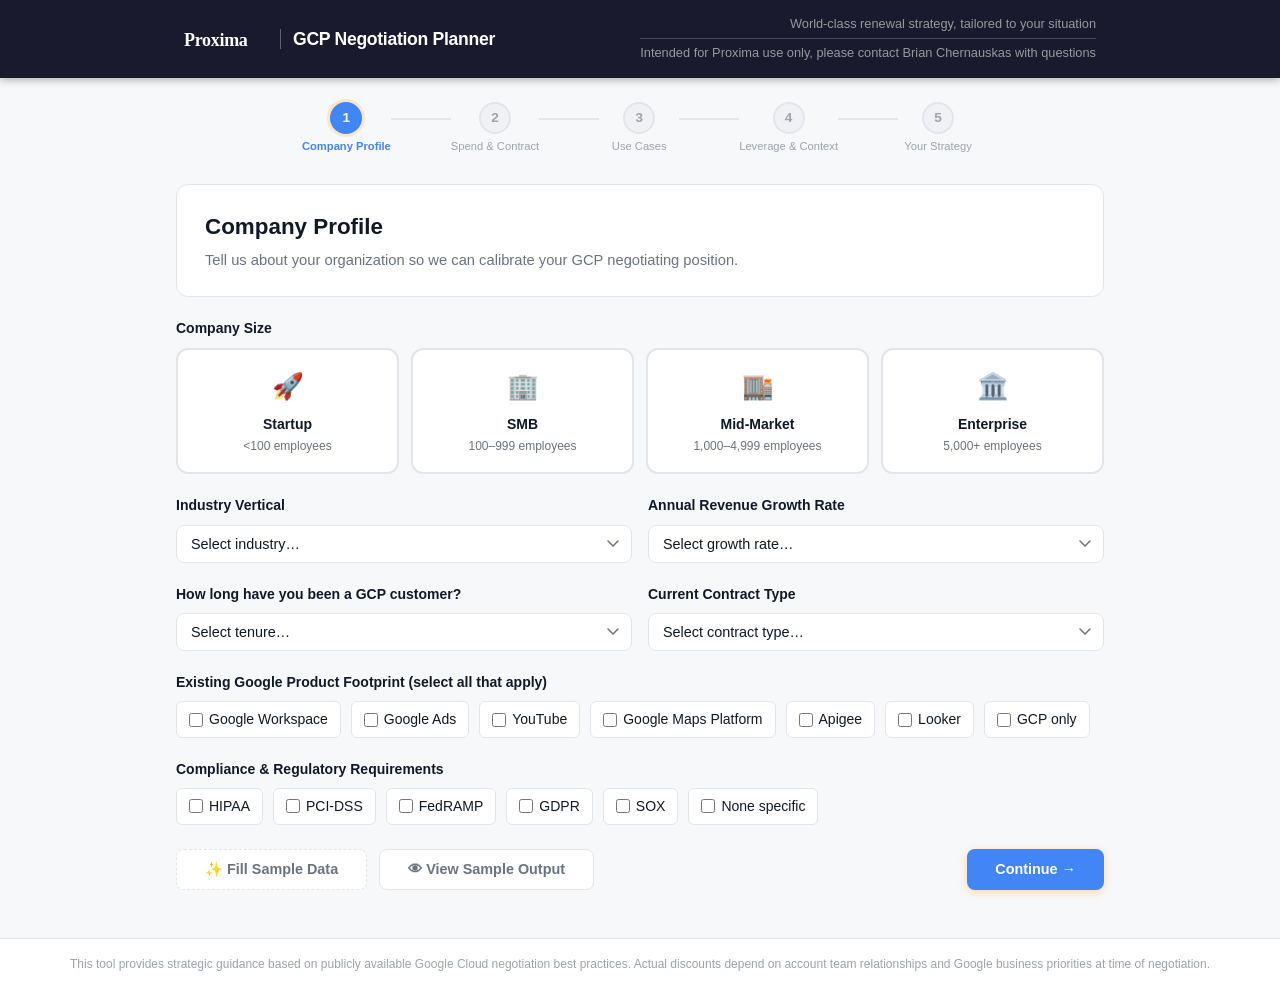
==== commit bd40d3d9: "Move to custom domains; remove password gate Co-Authored-By: Claude Sonnet 5.5 <noreply@anthropic.co" ====
--- a/index.html
+++ b/index.html
@@ -9,7 +9,6 @@
   <link rel="stylesheet" href="src/styles.css?v=20260929a" />
 </head>
 <body>
-<script>(function(){const H='e1af9770edb5a9358db28d25520d54b0e5aeb7bdaa6fed238cebea143d1560bb';if(localStorage.getItem('proxima-auth')!==H)(function(){var s=document.createElement('style');s.textContent='body>*:not(#px-gate){display:none!important}#px-gate{position:fixed;inset:0;display:flex;align-items:center;justify-content:center;background:#080D16;color:#E8EFF8;font:16px/1.5 system-ui,sans-serif;text-align:center;padding:24px;z-index:2147483647}#px-gate h1{font:700 22px Georgia,serif;margin:0 0 8px}#px-gate a{color:#818CF8}';document.documentElement.appendChild(s);function m(){if(document.getElementById('px-gate'))return;var d=document.createElement('div');d.id='px-gate';d.innerHTML='<div><h1>Proxima internal tool</h1><p>Please sign in on the <a href="https://brianchernauskas.github.io/proxima-tools-hub/">Proxima Tools hub</a>, then open this tool from there.</p></div>';document.body.appendChild(d)}if(document.body)m();else document.addEventListener('DOMContentLoaded',m)})();})()</script>
   <div id="app">
     <header class="app-header">
       <div class="header-inner">
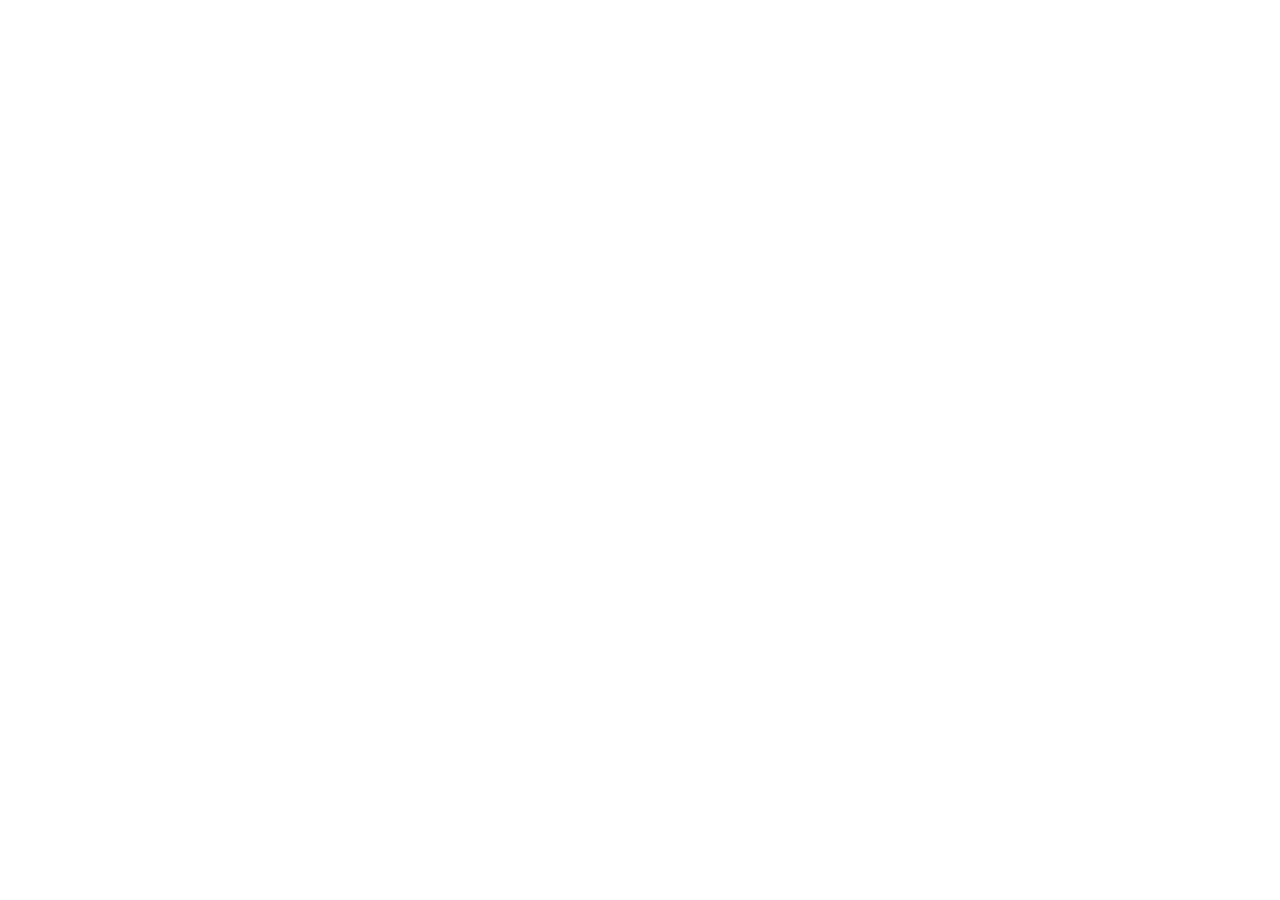
==== commit 8ba95913: "Redirect to custom domain Co-Authored-By: Claude Sonnet 5.5 <noreply@anthropic.com>" ====
--- a/index.html
+++ b/index.html
@@ -1,422 +1,18 @@
-<!DOCTYPE html>
-<html lang="en">
-<head>
-  <meta charset="UTF-8" />
-<script async src="https://www.googletagmanager.com/gtag/js?id=G-N5E1D26WRG"></script>
-<script>window.dataLayer=window.dataLayer||[];function gtag(){dataLayer.push(arguments);}gtag('js',new Date());gtag('config','G-N5E1D26WRG');</script>
-  <meta name="viewport" content="width=device-width, initial-scale=1.0" />
-  <title>GCP Renewal Negotiation Planner</title>
-  <link rel="stylesheet" href="src/styles.css?v=20260929a" />
-</head>
-<body>
-  <div id="app">
-    <header class="app-header">
-      <div class="header-inner">
-        <div class="logo">
-          <svg width="84" height="22" viewBox="0 0 84 22" fill="none" xmlns="http://www.w3.org/2000/svg"><text x="0" y="18" font-family="Georgia, 'Times New Roman', serif" font-size="18" font-weight="700" fill="#ffffff" letter-spacing="-0.3">Proxima</text></svg>
-          <span class="logo-divider"></span>
-          <span>GCP Negotiation Planner</span>
-        </div>
-        <div class="header-taglines">
-          <div class="header-tagline">World-class renewal strategy, tailored to your situation</div>
-          <div class="header-tagline">Intended for Proxima use only, please contact Brian Chernauskas with questions</div>
-        </div>
-      </div>
-    </header>
-
-    <main id="main-content">
-      <div class="step-nav" id="step-nav">
-        <div class="step-item active" data-step="1"><div class="step-circle">1</div><div class="step-label">Company Profile</div></div>
-        <div class="step-connector"></div>
-        <div class="step-item" data-step="2"><div class="step-circle">2</div><div class="step-label">Spend & Contract</div></div>
-        <div class="step-connector"></div>
-        <div class="step-item" data-step="3"><div class="step-circle">3</div><div class="step-label">Use Cases</div></div>
-        <div class="step-connector"></div>
-        <div class="step-item" data-step="4"><div class="step-circle">4</div><div class="step-label">Leverage & Context</div></div>
-        <div class="step-connector"></div>
-        <div class="step-item" data-step="5"><div class="step-circle">5</div><div class="step-label">Your Strategy</div></div>
-      </div>
-
-      <!-- Step 1 -->
-      <section class="step-panel active" id="step-1">
-        <div class="panel-header">
-          <h2>Company Profile</h2>
-          <p>Tell us about your organization so we can calibrate your GCP negotiating position.</p>
-        </div>
-        <div class="form-grid">
-          <div class="form-group">
-            <label>Company Size</label>
-            <div class="radio-cards" id="company-size">
-              <div class="radio-card" data-value="startup"><div class="rc-icon">🚀</div><div class="rc-title">Startup</div><div class="rc-desc">&lt;100 employees</div></div>
-              <div class="radio-card" data-value="smb"><div class="rc-icon">🏢</div><div class="rc-title">SMB</div><div class="rc-desc">100–999 employees</div></div>
-              <div class="radio-card" data-value="midmarket"><div class="rc-icon">🏬</div><div class="rc-title">Mid-Market</div><div class="rc-desc">1,000–4,999 employees</div></div>
-              <div class="radio-card" data-value="enterprise"><div class="rc-icon">🏛️</div><div class="rc-title">Enterprise</div><div class="rc-desc">5,000+ employees</div></div>
-            </div>
-          </div>
-          <div class="form-row-2">
-            <div class="form-group">
-              <label for="industry">Industry Vertical</label>
-              <select id="industry">
-                <option value="">Select industry…</option>
-                <option value="fintech">Financial Services / Fintech</option>
-                <option value="healthcare">Healthcare / Life Sciences</option>
-                <option value="retail">Retail / E-commerce</option>
-                <option value="saas">SaaS / Technology</option>
-                <option value="media">Media / Entertainment</option>
-                <option value="manufacturing">Manufacturing / Industrial</option>
-                <option value="government">Government / Public Sector</option>
-                <option value="education">Education</option>
-                <option value="energy">Energy / Utilities</option>
-                <option value="gaming">Gaming</option>
-                <option value="other">Other</option>
-              </select>
-            </div>
-            <div class="form-group">
-              <label for="growth-rate">Annual Revenue Growth Rate</label>
-              <select id="growth-rate">
-                <option value="">Select growth rate…</option>
-                <option value="declining">Declining / Flat (&lt;0%)</option>
-                <option value="slow">Slow (0–10%)</option>
-                <option value="moderate">Moderate (10–30%)</option>
-                <option value="fast">Fast (30–100%)</option>
-                <option value="hypergrowth">Hypergrowth (&gt;100%)</option>
-              </select>
-            </div>
-          </div>
-          <div class="form-row-2">
-            <div class="form-group">
-              <label for="gcp-tenure">How long have you been a GCP customer?</label>
-              <select id="gcp-tenure">
-                <option value="">Select tenure…</option>
-                <option value="new">&lt;1 year (new customer)</option>
-                <option value="1-3">1–3 years</option>
-                <option value="3-5">3–5 years</option>
-                <option value="5plus">5+ years (established customer)</option>
-              </select>
-            </div>
-            <div class="form-group">
-              <label for="contract-type">Current Contract Type</label>
-              <select id="contract-type">
-                <option value="">Select contract type…</option>
-                <option value="payg">Pay-As-You-Go (PAYG)</option>
-                <option value="cud-resource">Resource-based CUDs only</option>
-                <option value="cud-spend">Spend-based CUDs only</option>
-                <option value="cud-both">Both CUD types</option>
-                <option value="ppa">Private Pricing Agreement (PPA)</option>
-                <option value="ea">Enterprise Agreement (EA)</option>
-              </select>
-            </div>
-          </div>
-          <div class="form-group">
-            <label>Existing Google Product Footprint (select all that apply)</label>
-            <div class="checkbox-group" id="google-products">
-              <label class="checkbox-item"><input type="checkbox" value="workspace" /> Google Workspace</label>
-              <label class="checkbox-item"><input type="checkbox" value="google-ads" /> Google Ads</label>
-              <label class="checkbox-item"><input type="checkbox" value="youtube" /> YouTube</label>
-              <label class="checkbox-item"><input type="checkbox" value="maps" /> Google Maps Platform</label>
-              <label class="checkbox-item"><input type="checkbox" value="apigee" /> Apigee</label>
-              <label class="checkbox-item"><input type="checkbox" value="looker" /> Looker</label>
-              <label class="checkbox-item"><input type="checkbox" value="none" /> GCP only</label>
-            </div>
-          </div>
-          <div class="form-group">
-            <label>Compliance & Regulatory Requirements</label>
-            <div class="checkbox-group" id="compliance">
-              <label class="checkbox-item"><input type="checkbox" value="hipaa" /> HIPAA</label>
-              <label class="checkbox-item"><input type="checkbox" value="pci" /> PCI-DSS</label>
-              <label class="checkbox-item"><input type="checkbox" value="fedramp" /> FedRAMP</label>
-              <label class="checkbox-item"><input type="checkbox" value="gdpr" /> GDPR</label>
-              <label class="checkbox-item"><input type="checkbox" value="sox" /> SOX</label>
-              <label class="checkbox-item"><input type="checkbox" value="none" /> None specific</label>
-            </div>
-          </div>
-        </div>
-        <div class="step-actions"><button class="btn-secondary btn-sample-fill" onclick="fillSampleStep(1, this)">✨ Fill Sample Data</button><button class="btn-secondary" onclick="showSample()" style="margin-right:auto">👁 View Sample Output</button><button class="btn-primary" onclick="nextStep(1)">Continue →</button></div>
-      </section>
-
-      <!-- Step 2 -->
-      <section class="step-panel" id="step-2">
-        <div class="panel-header">
-          <h2>Spend & Contract Details</h2>
-          <p>GCP's discount stack is unique — SUDs are automatic, CUDs are self-service, and EA pricing sits on top of both.</p>
-        </div>
-        <div class="form-grid">
-          <div class="form-row-2">
-            <div class="form-group">
-              <label for="annual-spend">Current Annual GCP Spend</label>
-              <select id="annual-spend">
-                <option value="">Select range…</option>
-                <option value="under250k">&lt;$250K</option>
-                <option value="250k-1m">$250K–$1M</option>
-                <option value="1m-5m">$1M–$5M</option>
-                <option value="5m-10m">$5M–$10M</option>
-                <option value="10m-25m">$10M–$25M</option>
-                <option value="25m-50m">$25M–$50M</option>
-                <option value="50mplus">$50M+</option>
-              </select>
-            </div>
-            <div class="form-group">
-              <label for="workspace-spend">Annual Google Workspace Spend</label>
-              <select id="workspace-spend">
-                <option value="">Select range…</option>
-                <option value="none">None / Not using Workspace</option>
-                <option value="under100k">&lt;$100K</option>
-                <option value="100k-500k">$100K–$500K</option>
-                <option value="500k-2m">$500K–$2M</option>
-                <option value="2mplus">$2M+</option>
-              </select>
-            </div>
-          </div>
-          <div class="form-row-2">
-            <div class="form-group">
-              <label for="spend-growth">Expected GCP Spend Growth (Next 12 months)</label>
-              <select id="spend-growth">
-                <option value="">Select growth…</option>
-                <option value="declining">Declining (&lt;-10%)</option>
-                <option value="flat">Flat (±10%)</option>
-                <option value="moderate">Moderate (+10–30%)</option>
-                <option value="fast">Fast (+30–75%)</option>
-                <option value="hypergrowth">Hypergrowth (+75%+)</option>
-              </select>
-            </div>
-            <div class="form-group">
-              <label for="renewal-timeline">When does your contract / CUDs expire?</label>
-              <select id="renewal-timeline">
-                <option value="">Select timeline…</option>
-                <option value="within-1mo">Within 1 month (urgent)</option>
-                <option value="1-3mo">1–3 months</option>
-                <option value="3-6mo">3–6 months</option>
-                <option value="6-12mo">6–12 months (ideal window)</option>
-                <option value="12plusmo">12+ months out</option>
-                <option value="no-contract">No formal contract yet</option>
-              </select>
-            </div>
-          </div>
-          <div class="form-row-2">
-            <div class="form-group">
-              <label for="desired-term">Preferred Commitment Term</label>
-              <select id="desired-term">
-                <option value="">Select term…</option>
-                <option value="1yr">1 Year (CUD or EA)</option>
-                <option value="3yr">3 Years (EA / deep CUD discount)</option>
-                <option value="flexible">Flexible / TBD</option>
-              </select>
-            </div>
-            <div class="form-group">
-              <label for="cud-utilization">Current CUD Utilization Rate</label>
-              <select id="cud-utilization">
-                <option value="">Select…</option>
-                <option value="na">N/A — no CUDs yet</option>
-                <option value="under70">Under 70% (significant waste)</option>
-                <option value="70-85">70–85% (mild underutilization)</option>
-                <option value="85-100">85–100% (on track)</option>
-                <option value="over100">Over 100% (exceeded commitment)</option>
-              </select>
-            </div>
-          </div>
-          <div class="form-group">
-            <label>Discount Programs Currently Active</label>
-            <div class="checkbox-group" id="current-discounts">
-              <label class="checkbox-item"><input type="checkbox" value="sud" /> Sustained Use Discounts (SUDs — automatic)</label>
-              <label class="checkbox-item"><input type="checkbox" value="cud-resource" /> Resource-based CUDs (vCPU/memory commit)</label>
-              <label class="checkbox-item"><input type="checkbox" value="cud-spend" /> Spend-based CUDs</label>
-              <label class="checkbox-item"><input type="checkbox" value="spot-preemptible" /> Spot / Preemptible VMs</label>
-              <label class="checkbox-item"><input type="checkbox" value="ea-discount" /> EA / Private Pricing discount</label>
-              <label class="checkbox-item"><input type="checkbox" value="none" /> None / PAYG only</label>
-            </div>
-          </div>
-          <div class="form-group">
-            <label for="chargeback-isolation">Internal Cost Chargeback Model</label>
-            <select id="chargeback-isolation">
-              <option value="">Select…</option>
-              <option value="project-scope">Project-scope — each team billed by GCP project</option>
-              <option value="billing-account">Billing-account level — centralized tracking only</option>
-              <option value="planning">Planning to implement project-level chargeback</option>
-              <option value="none">No internal chargeback / single cost center</option>
-            </select>
-          </div>
-          <div class="form-group">
-            <label for="flex-cud-footprint">Compute Footprint (Flex CUD consolidation opportunity)</label>
-            <select id="flex-cud-footprint">
-              <option value="">Select…</option>
-              <option value="vms-only">VMs only (Compute Engine)</option>
-              <option value="vms-gke">VMs + GKE Standard/Autopilot</option>
-              <option value="vms-cloudrun">VMs + Cloud Run</option>
-              <option value="full-mix">VMs + GKE + Cloud Run (full mix)</option>
-              <option value="gke-cloudrun-only">GKE / Cloud Run only (no VMs)</option>
-            </select>
-          </div>
-          <div class="form-group">
-            <label for="casc">Customer Annual Spend Commitment (CASC)</label>
-            <select id="casc">
-              <option value="">Select…</option>
-              <option value="yes-active">Yes — active CASC in place</option>
-              <option value="yes-negotiating">In negotiation for a CASC</option>
-              <option value="no-eligible">No CASC — but spend likely qualifies</option>
-              <option value="no-small">No CASC — spend too small to qualify</option>
-            </select>
-          </div>
-          <div class="form-group">
-            <label for="support-tier">Current GCP Support Tier</label>
-            <select id="support-tier">
-              <option value="">Select support tier…</option>
-              <option value="basic">Basic (free)</option>
-              <option value="standard">Standard</option>
-              <option value="enhanced">Enhanced</option>
-              <option value="premium">Premium</option>
-            </select>
-          </div>
-        </div>
-        <div class="step-actions"><button class="btn-secondary btn-sample-fill" onclick="fillSampleStep(2, this)" style="margin-right:auto">✨ Fill Sample Data</button>
-          <button class="btn-secondary" onclick="prevStep(2)">← Back</button>
-          <button class="btn-primary" onclick="nextStep(2)">Continue →</button>
-        </div>
-      </section>
-
-      <!-- Step 3 -->
-      <section class="step-panel" id="step-3">
-        <div class="panel-header">
-          <h2>GCP Use Cases</h2>
-          <p>GCP's discount mechanics vary significantly by service — especially for compute, AI, and data workloads.</p>
-        </div>
-        <div class="form-grid">
-          <div class="form-group">
-            <label>Primary Workload Types (select all that apply)</label>
-            <div class="use-case-grid" id="use-cases">
-              <div class="use-case-card" data-value="compute"><div class="uc-icon">⚙️</div><div class="uc-title">Compute Engine (VMs)</div></div>
-              <div class="use-case-card" data-value="gke"><div class="uc-icon">📦</div><div class="uc-title">Google Kubernetes Engine (GKE)</div></div>
-              <div class="use-case-card" data-value="serverless"><div class="uc-icon">⚡</div><div class="uc-title">Serverless (Cloud Run, Functions)</div></div>
-              <div class="use-case-card" data-value="vertex-ai"><div class="uc-icon">🤖</div><div class="uc-title">AI / ML (Vertex AI, Gemini)</div></div>
-              <div class="use-case-card" data-value="bigquery"><div class="uc-icon">📊</div><div class="uc-title">BigQuery (Data Warehouse)</div></div>
-              <div class="use-case-card" data-value="databases"><div class="uc-icon">🗄️</div><div class="uc-title">Databases (Cloud SQL, Spanner, Bigtable)</div></div>
-              <div class="use-case-card" data-value="storage"><div class="uc-icon">💾</div><div class="uc-title">Storage (Cloud Storage, Filestore)</div></div>
-              <div class="use-case-card" data-value="networking"><div class="uc-icon">🌐</div><div class="uc-title">Networking (Cloud CDN, Interconnect)</div></div>
-              <div class="use-case-card" data-value="dataflow"><div class="uc-icon">🔀</div><div class="uc-title">Dataflow / Dataproc / Pub/Sub</div></div>
-              <div class="use-case-card" data-value="security"><div class="uc-icon">🔒</div><div class="uc-title">Security (Chronicle, Security Command Center)</div></div>
-              <div class="use-case-card" data-value="apigee"><div class="uc-icon">🔌</div><div class="uc-title">API Management (Apigee)</div></div>
-              <div class="use-case-card" data-value="looker"><div class="uc-icon">👁️</div><div class="uc-title">Looker / Business Intelligence</div></div>
-            </div>
-          </div>
-          <div class="form-row-2">
-            <div class="form-group">
-              <label for="workload-type">Workload Criticality</label>
-              <select id="workload-type">
-                <option value="">Select type…</option>
-                <option value="production-only">Production-heavy (mostly live traffic)</option>
-                <option value="mixed">Mixed production + dev/test</option>
-                <option value="dev-heavy">Dev/test heavy (R&D focus)</option>
-                <option value="batch">Batch / intermittent (Spot VM opportunity)</option>
-              </select>
-            </div>
-            <div class="form-group">
-              <label for="spot-vm-usage">Spot / Preemptible VM Usage</label>
-              <select id="spot-vm-usage">
-                <option value="">Select…</option>
-                <option value="none">Not using Spot VMs</option>
-                <option value="some">Some workloads on Spot (&lt;25% of compute)</option>
-                <option value="moderate">Moderate Spot usage (25–50%)</option>
-                <option value="heavy">Heavy Spot usage (&gt;50% of eligible workloads)</option>
-              </select>
-            </div>
-            <div class="form-group">
-              <label for="optimization-status">Infrastructure Optimization Status</label>
-              <select id="optimization-status">
-                <option value="">Select…</option>
-                <option value="unoptimized">Largely unoptimized</option>
-                <option value="partially">Partially optimized</option>
-                <option value="well-optimized">Well-optimized (Recommender API actioned)</option>
-                <option value="expert">Expert-level (FinOps team in place)</option>
-              </select>
-            </div>
-          </div>
-          <div class="form-group">
-            <label for="bigquery-pricing">BigQuery Pricing Model</label>
-            <select id="bigquery-pricing">
-              <option value="">Select…</option>
-              <option value="on-demand">On-demand (per TB scanned)</option>
-              <option value="flat-rate">Flat-rate / capacity pricing</option>
-              <option value="not-using">Not using BigQuery</option>
-            </select>
-          </div>
-        </div>
-        <div class="step-actions"><button class="btn-secondary btn-sample-fill" onclick="fillSampleStep(3, this)" style="margin-right:auto">✨ Fill Sample Data</button>
-          <button class="btn-secondary" onclick="prevStep(3)">← Back</button>
-          <button class="btn-primary" onclick="nextStep(3)">Continue →</button>
-        </div>
-      </section>
-
-      <!-- Step 4 -->
-      <section class="step-panel" id="step-4">
-        <div class="panel-header">
-          <h2>Leverage & Relationship Context</h2>
-          <p>GCP is actively growing market share — understand how to use that to your advantage.</p>
-        </div>
-        <div class="form-grid">
-          <div class="form-group">
-            <label>Multi-Cloud & Competitive Alternatives</label>
-            <div class="radio-cards" id="multicloud">
-              <div class="radio-card" data-value="gcp-only"><div class="rc-icon">☁️</div><div class="rc-title">GCP Only</div><div class="rc-desc">All-in on Google Cloud</div></div>
-              <div class="radio-card" data-value="gcp-primary"><div class="rc-icon">⚖️</div><div class="rc-title">GCP Primary</div><div class="rc-desc">Some AWS / Azure workloads</div></div>
-              <div class="radio-card" data-value="multi-cloud"><div class="rc-icon">🌐</div><div class="rc-title">True Multi-Cloud</div><div class="rc-desc">Significant spend on 2+ clouds</div></div>
-              <div class="radio-card" data-value="evaluating"><div class="rc-icon">🔍</div><div class="rc-title">Evaluating GCP</div><div class="rc-desc">Currently on AWS/Azure, evaluating GCP</div></div>
-            </div>
-          </div>
-          <div class="form-row-2">
-            <div class="form-group">
-              <label for="relationship-quality">Google Account Team Relationship</label>
-              <select id="relationship-quality">
-                <option value="">Select…</option>
-                <option value="none">No dedicated rep</option>
-                <option value="poor">Weak / transactional relationship</option>
-                <option value="moderate">Moderate — occasional contact</option>
-                <option value="strong">Strong — regular cadence with AE/CSE</option>
-                <option value="strategic">Strategic — executive sponsorship from Google</option>
-              </select>
-            </div>
-          </div>
-          <div class="form-group">
-            <label>Strategic Plans (next 12 months)</label>
-            <div class="checkbox-group" id="strategic-plans">
-              <label class="checkbox-item"><input type="checkbox" value="migrate-to-gcp" /> Migrating workloads TO GCP from AWS/Azure/on-prem</label>
-              <label class="checkbox-item"><input type="checkbox" value="ai-expansion" /> Expanding AI/ML workloads (Vertex AI, Gemini)</label>
-              <label class="checkbox-item"><input type="checkbox" value="workspace-expand" /> Expanding Google Workspace seats or tiers</label>
-              <label class="checkbox-item"><input type="checkbox" value="data-platform" /> Building or expanding data platform (BigQuery, Looker)</label>
-              <label class="checkbox-item"><input type="checkbox" value="onprem-exit" /> Exiting on-premises data centers</label>
-              <label class="checkbox-item"><input type="checkbox" value="marketplace" /> Expanding ISV software via GCP Marketplace</label>
-            </div>
-          </div>
-          <div class="form-group">
-            <label for="switching-from">Switching From / Competitive Context</label>
-            <select id="switching-from">
-              <option value="">Select…</option>
-              <option value="aws">Primarily AWS — evaluating or moving to GCP</option>
-              <option value="azure">Primarily Azure — evaluating or moving to GCP</option>
-              <option value="both">Both AWS and Azure workloads</option>
-              <option value="onprem">On-premises — cloud migration in progress</option>
-              <option value="staying">Staying on GCP — renewal only</option>
-            </select>
-          </div>
-        </div>
-        <div class="step-actions"><button class="btn-secondary btn-sample-fill" onclick="fillSampleStep(4, this)" style="margin-right:auto">✨ Fill Sample Data</button>
-          <button class="btn-secondary" onclick="prevStep(4)">← Back</button>
-          <button class="btn-primary" onclick="generateStrategy()">Generate My Strategy →</button>
-        </div>
-      </section>
-
-      <!-- Step 5 -->
-      <section class="step-panel" id="step-5">
-        <div id="strategy-output"></div>
-        <div class="step-actions" style="margin-top:2rem;">
-          <button class="btn-secondary" onclick="prevStep(5)">← Edit Inputs</button>
-          <button class="btn-primary" onclick="window.print()">🖨️ Export Strategy</button>
-        </div>
-      </section>
-    </main>
-
-    <footer class="app-footer">
-      <p>This tool provides strategic guidance based on publicly available Google Cloud negotiation best practices. Actual discounts depend on account team relationships and Google business priorities at time of negotiation.</p>
-    </footer>
-  </div>
-  <script src="src/app.js?v=20260929a"></script>
-</body>
-</html>
+<!doctype html>
+<html lang="en"><head><meta charset="utf-8"><meta name="viewport" content="width=device-width,initial-scale=1"><meta name="robots" content="noindex">
+<title>Moved</title>
+<script>
+(function(){
+  var repo='gcp-negotiation-planner', base='https://tools.briansavesbillions.com/';
+  var p=location.pathname, i=p.indexOf('/'+repo+'/');
+  var rest=i>=0?p.slice(i+repo.length+2):'';
+  if(rest==='index.html')rest='';
+  var dest=base+(true?repo+'/':'')+rest+location.search+location.hash;
+  var a=document.getElementById('go'); if(a){a.href=dest;a.textContent=dest}
+  location.replace(dest);
+})();
+</script></head>
+<body style="font-family:system-ui,sans-serif;max-width:40em;margin:4em auto;padding:0 1em">
+<p>This page has moved to <a id="go" href="https://tools.briansavesbillions.com/gcp-negotiation-planner/">https://tools.briansavesbillions.com/gcp-negotiation-planner/</a>.</p>
+<noscript><meta http-equiv="refresh" content="0;url=https://tools.briansavesbillions.com/gcp-negotiation-planner/"></noscript>
+</body></html>
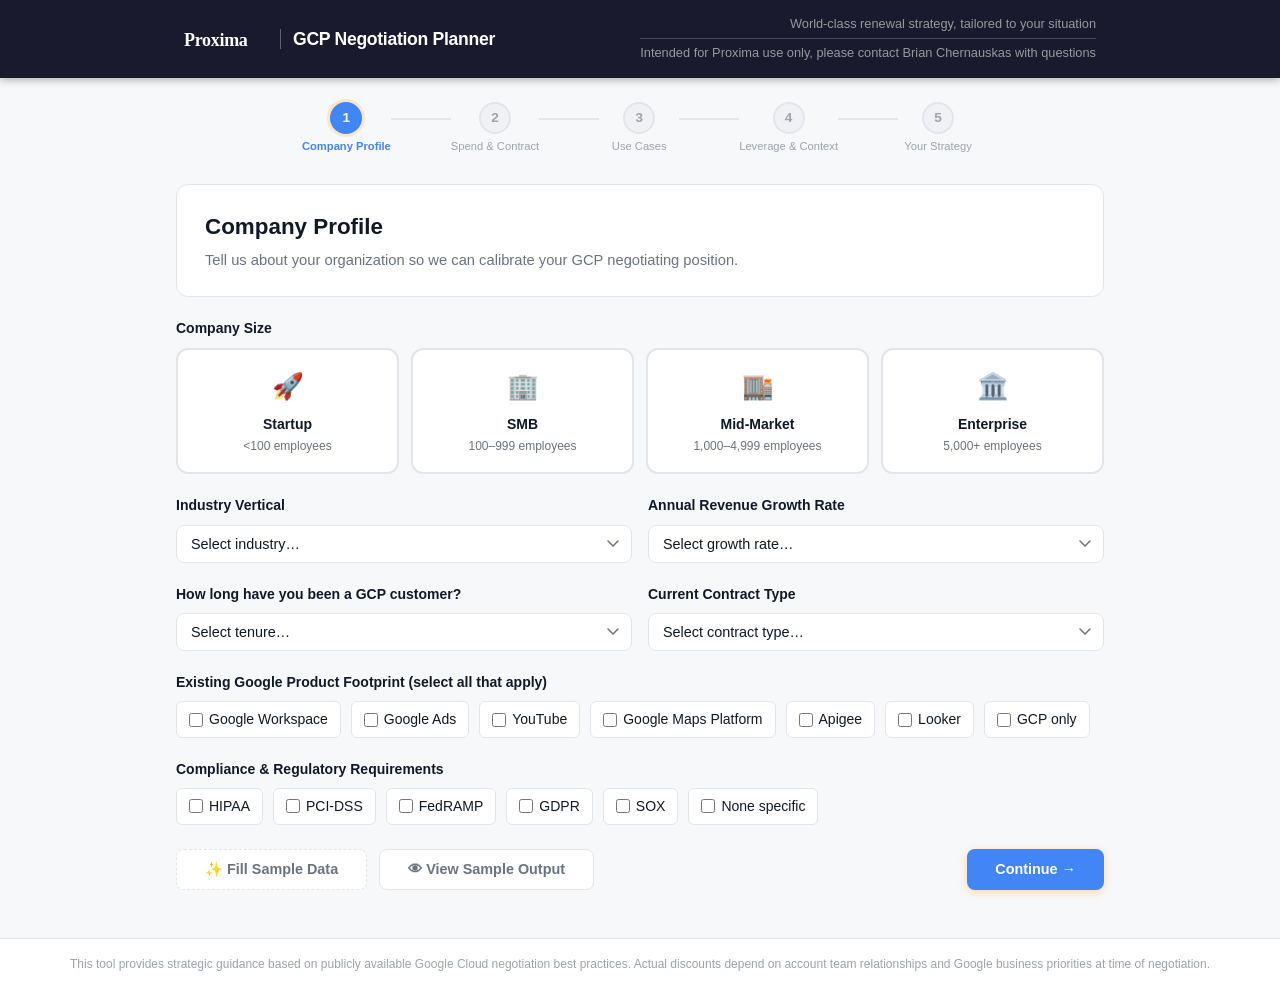
==== commit 7478d324: "Add noindex robots meta tag Co-Authored-By: Claude Opus 5.5 <noreply@anthropic.com>" ====
--- a/index.html
+++ b/index.html
@@ -1,18 +1,423 @@
-<!doctype html>
-<html lang="en"><head><meta charset="utf-8"><meta name="viewport" content="width=device-width,initial-scale=1"><meta name="robots" content="noindex">
-<title>Moved</title>
-<script>
-(function(){
-  var repo='gcp-negotiation-planner', base='https://tools.briansavesbillions.com/';
-  var p=location.pathname, i=p.indexOf('/'+repo+'/');
-  var rest=i>=0?p.slice(i+repo.length+2):'';
-  if(rest==='index.html')rest='';
-  var dest=base+(true?repo+'/':'')+rest+location.search+location.hash;
-  var a=document.getElementById('go'); if(a){a.href=dest;a.textContent=dest}
-  location.replace(dest);
-})();
-</script></head>
-<body style="font-family:system-ui,sans-serif;max-width:40em;margin:4em auto;padding:0 1em">
-<p>This page has moved to <a id="go" href="https://tools.briansavesbillions.com/gcp-negotiation-planner/">https://tools.briansavesbillions.com/gcp-negotiation-planner/</a>.</p>
-<noscript><meta http-equiv="refresh" content="0;url=https://tools.briansavesbillions.com/gcp-negotiation-planner/"></noscript>
-</body></html>
+<!DOCTYPE html>
+<html lang="en">
+<head>
+  <meta charset="UTF-8" />
+<script async src="https://www.googletagmanager.com/gtag/js?id=G-N5E1D26WRG"></script>
+<script>window.dataLayer=window.dataLayer||[];function gtag(){dataLayer.push(arguments);}gtag('js',new Date());gtag('config','G-N5E1D26WRG');</script>
+  <meta name="viewport" content="width=device-width, initial-scale=1.0" />
+  <meta name="robots" content="noindex, nofollow" />
+  <title>GCP Renewal Negotiation Planner</title>
+  <link rel="stylesheet" href="src/styles.css?v=20260929a" />
+</head>
+<body>
+  <div id="app">
+    <header class="app-header">
+      <div class="header-inner">
+        <div class="logo">
+          <svg width="84" height="22" viewBox="0 0 84 22" fill="none" xmlns="http://www.w3.org/2000/svg"><text x="0" y="18" font-family="Georgia, 'Times New Roman', serif" font-size="18" font-weight="700" fill="#ffffff" letter-spacing="-0.3">Proxima</text></svg>
+          <span class="logo-divider"></span>
+          <span>GCP Negotiation Planner</span>
+        </div>
+        <div class="header-taglines">
+          <div class="header-tagline">World-class renewal strategy, tailored to your situation</div>
+          <div class="header-tagline">Intended for Proxima use only, please contact Brian Chernauskas with questions</div>
+        </div>
+      </div>
+    </header>
+
+    <main id="main-content">
+      <div class="step-nav" id="step-nav">
+        <div class="step-item active" data-step="1"><div class="step-circle">1</div><div class="step-label">Company Profile</div></div>
+        <div class="step-connector"></div>
+        <div class="step-item" data-step="2"><div class="step-circle">2</div><div class="step-label">Spend & Contract</div></div>
+        <div class="step-connector"></div>
+        <div class="step-item" data-step="3"><div class="step-circle">3</div><div class="step-label">Use Cases</div></div>
+        <div class="step-connector"></div>
+        <div class="step-item" data-step="4"><div class="step-circle">4</div><div class="step-label">Leverage & Context</div></div>
+        <div class="step-connector"></div>
+        <div class="step-item" data-step="5"><div class="step-circle">5</div><div class="step-label">Your Strategy</div></div>
+      </div>
+
+      <!-- Step 1 -->
+      <section class="step-panel active" id="step-1">
+        <div class="panel-header">
+          <h2>Company Profile</h2>
+          <p>Tell us about your organization so we can calibrate your GCP negotiating position.</p>
+        </div>
+        <div class="form-grid">
+          <div class="form-group">
+            <label>Company Size</label>
+            <div class="radio-cards" id="company-size">
+              <div class="radio-card" data-value="startup"><div class="rc-icon">🚀</div><div class="rc-title">Startup</div><div class="rc-desc">&lt;100 employees</div></div>
+              <div class="radio-card" data-value="smb"><div class="rc-icon">🏢</div><div class="rc-title">SMB</div><div class="rc-desc">100–999 employees</div></div>
+              <div class="radio-card" data-value="midmarket"><div class="rc-icon">🏬</div><div class="rc-title">Mid-Market</div><div class="rc-desc">1,000–4,999 employees</div></div>
+              <div class="radio-card" data-value="enterprise"><div class="rc-icon">🏛️</div><div class="rc-title">Enterprise</div><div class="rc-desc">5,000+ employees</div></div>
+            </div>
+          </div>
+          <div class="form-row-2">
+            <div class="form-group">
+              <label for="industry">Industry Vertical</label>
+              <select id="industry">
+                <option value="">Select industry…</option>
+                <option value="fintech">Financial Services / Fintech</option>
+                <option value="healthcare">Healthcare / Life Sciences</option>
+                <option value="retail">Retail / E-commerce</option>
+                <option value="saas">SaaS / Technology</option>
+                <option value="media">Media / Entertainment</option>
+                <option value="manufacturing">Manufacturing / Industrial</option>
+                <option value="government">Government / Public Sector</option>
+                <option value="education">Education</option>
+                <option value="energy">Energy / Utilities</option>
+                <option value="gaming">Gaming</option>
+                <option value="other">Other</option>
+              </select>
+            </div>
+            <div class="form-group">
+              <label for="growth-rate">Annual Revenue Growth Rate</label>
+              <select id="growth-rate">
+                <option value="">Select growth rate…</option>
+                <option value="declining">Declining / Flat (&lt;0%)</option>
+                <option value="slow">Slow (0–10%)</option>
+                <option value="moderate">Moderate (10–30%)</option>
+                <option value="fast">Fast (30–100%)</option>
+                <option value="hypergrowth">Hypergrowth (&gt;100%)</option>
+              </select>
+            </div>
+          </div>
+          <div class="form-row-2">
+            <div class="form-group">
+              <label for="gcp-tenure">How long have you been a GCP customer?</label>
+              <select id="gcp-tenure">
+                <option value="">Select tenure…</option>
+                <option value="new">&lt;1 year (new customer)</option>
+                <option value="1-3">1–3 years</option>
+                <option value="3-5">3–5 years</option>
+                <option value="5plus">5+ years (established customer)</option>
+              </select>
+            </div>
+            <div class="form-group">
+              <label for="contract-type">Current Contract Type</label>
+              <select id="contract-type">
+                <option value="">Select contract type…</option>
+                <option value="payg">Pay-As-You-Go (PAYG)</option>
+                <option value="cud-resource">Resource-based CUDs only</option>
+                <option value="cud-spend">Spend-based CUDs only</option>
+                <option value="cud-both">Both CUD types</option>
+                <option value="ppa">Private Pricing Agreement (PPA)</option>
+                <option value="ea">Enterprise Agreement (EA)</option>
+              </select>
+            </div>
+          </div>
+          <div class="form-group">
+            <label>Existing Google Product Footprint (select all that apply)</label>
+            <div class="checkbox-group" id="google-products">
+              <label class="checkbox-item"><input type="checkbox" value="workspace" /> Google Workspace</label>
+              <label class="checkbox-item"><input type="checkbox" value="google-ads" /> Google Ads</label>
+              <label class="checkbox-item"><input type="checkbox" value="youtube" /> YouTube</label>
+              <label class="checkbox-item"><input type="checkbox" value="maps" /> Google Maps Platform</label>
+              <label class="checkbox-item"><input type="checkbox" value="apigee" /> Apigee</label>
+              <label class="checkbox-item"><input type="checkbox" value="looker" /> Looker</label>
+              <label class="checkbox-item"><input type="checkbox" value="none" /> GCP only</label>
+            </div>
+          </div>
+          <div class="form-group">
+            <label>Compliance & Regulatory Requirements</label>
+            <div class="checkbox-group" id="compliance">
+              <label class="checkbox-item"><input type="checkbox" value="hipaa" /> HIPAA</label>
+              <label class="checkbox-item"><input type="checkbox" value="pci" /> PCI-DSS</label>
+              <label class="checkbox-item"><input type="checkbox" value="fedramp" /> FedRAMP</label>
+              <label class="checkbox-item"><input type="checkbox" value="gdpr" /> GDPR</label>
+              <label class="checkbox-item"><input type="checkbox" value="sox" /> SOX</label>
+              <label class="checkbox-item"><input type="checkbox" value="none" /> None specific</label>
+            </div>
+          </div>
+        </div>
+        <div class="step-actions"><button class="btn-secondary btn-sample-fill" onclick="fillSampleStep(1, this)">✨ Fill Sample Data</button><button class="btn-secondary" onclick="showSample()" style="margin-right:auto">👁 View Sample Output</button><button class="btn-primary" onclick="nextStep(1)">Continue →</button></div>
+      </section>
+
+      <!-- Step 2 -->
+      <section class="step-panel" id="step-2">
+        <div class="panel-header">
+          <h2>Spend & Contract Details</h2>
+          <p>GCP's discount stack is unique — SUDs are automatic, CUDs are self-service, and EA pricing sits on top of both.</p>
+        </div>
+        <div class="form-grid">
+          <div class="form-row-2">
+            <div class="form-group">
+              <label for="annual-spend">Current Annual GCP Spend</label>
+              <select id="annual-spend">
+                <option value="">Select range…</option>
+                <option value="under250k">&lt;$250K</option>
+                <option value="250k-1m">$250K–$1M</option>
+                <option value="1m-5m">$1M–$5M</option>
+                <option value="5m-10m">$5M–$10M</option>
+                <option value="10m-25m">$10M–$25M</option>
+                <option value="25m-50m">$25M–$50M</option>
+                <option value="50mplus">$50M+</option>
+              </select>
+            </div>
+            <div class="form-group">
+              <label for="workspace-spend">Annual Google Workspace Spend</label>
+              <select id="workspace-spend">
+                <option value="">Select range…</option>
+                <option value="none">None / Not using Workspace</option>
+                <option value="under100k">&lt;$100K</option>
+                <option value="100k-500k">$100K–$500K</option>
+                <option value="500k-2m">$500K–$2M</option>
+                <option value="2mplus">$2M+</option>
+              </select>
+            </div>
+          </div>
+          <div class="form-row-2">
+            <div class="form-group">
+              <label for="spend-growth">Expected GCP Spend Growth (Next 12 months)</label>
+              <select id="spend-growth">
+                <option value="">Select growth…</option>
+                <option value="declining">Declining (&lt;-10%)</option>
+                <option value="flat">Flat (±10%)</option>
+                <option value="moderate">Moderate (+10–30%)</option>
+                <option value="fast">Fast (+30–75%)</option>
+                <option value="hypergrowth">Hypergrowth (+75%+)</option>
+              </select>
+            </div>
+            <div class="form-group">
+              <label for="renewal-timeline">When does your contract / CUDs expire?</label>
+              <select id="renewal-timeline">
+                <option value="">Select timeline…</option>
+                <option value="within-1mo">Within 1 month (urgent)</option>
+                <option value="1-3mo">1–3 months</option>
+                <option value="3-6mo">3–6 months</option>
+                <option value="6-12mo">6–12 months (ideal window)</option>
+                <option value="12plusmo">12+ months out</option>
+                <option value="no-contract">No formal contract yet</option>
+              </select>
+            </div>
+          </div>
+          <div class="form-row-2">
+            <div class="form-group">
+              <label for="desired-term">Preferred Commitment Term</label>
+              <select id="desired-term">
+                <option value="">Select term…</option>
+                <option value="1yr">1 Year (CUD or EA)</option>
+                <option value="3yr">3 Years (EA / deep CUD discount)</option>
+                <option value="flexible">Flexible / TBD</option>
+              </select>
+            </div>
+            <div class="form-group">
+              <label for="cud-utilization">Current CUD Utilization Rate</label>
+              <select id="cud-utilization">
+                <option value="">Select…</option>
+                <option value="na">N/A — no CUDs yet</option>
+                <option value="under70">Under 70% (significant waste)</option>
+                <option value="70-85">70–85% (mild underutilization)</option>
+                <option value="85-100">85–100% (on track)</option>
+                <option value="over100">Over 100% (exceeded commitment)</option>
+              </select>
+            </div>
+          </div>
+          <div class="form-group">
+            <label>Discount Programs Currently Active</label>
+            <div class="checkbox-group" id="current-discounts">
+              <label class="checkbox-item"><input type="checkbox" value="sud" /> Sustained Use Discounts (SUDs — automatic)</label>
+              <label class="checkbox-item"><input type="checkbox" value="cud-resource" /> Resource-based CUDs (vCPU/memory commit)</label>
+              <label class="checkbox-item"><input type="checkbox" value="cud-spend" /> Spend-based CUDs</label>
+              <label class="checkbox-item"><input type="checkbox" value="spot-preemptible" /> Spot / Preemptible VMs</label>
+              <label class="checkbox-item"><input type="checkbox" value="ea-discount" /> EA / Private Pricing discount</label>
+              <label class="checkbox-item"><input type="checkbox" value="none" /> None / PAYG only</label>
+            </div>
+          </div>
+          <div class="form-group">
+            <label for="chargeback-isolation">Internal Cost Chargeback Model</label>
+            <select id="chargeback-isolation">
+              <option value="">Select…</option>
+              <option value="project-scope">Project-scope — each team billed by GCP project</option>
+              <option value="billing-account">Billing-account level — centralized tracking only</option>
+              <option value="planning">Planning to implement project-level chargeback</option>
+              <option value="none">No internal chargeback / single cost center</option>
+            </select>
+          </div>
+          <div class="form-group">
+            <label for="flex-cud-footprint">Compute Footprint (Flex CUD consolidation opportunity)</label>
+            <select id="flex-cud-footprint">
+              <option value="">Select…</option>
+              <option value="vms-only">VMs only (Compute Engine)</option>
+              <option value="vms-gke">VMs + GKE Standard/Autopilot</option>
+              <option value="vms-cloudrun">VMs + Cloud Run</option>
+              <option value="full-mix">VMs + GKE + Cloud Run (full mix)</option>
+              <option value="gke-cloudrun-only">GKE / Cloud Run only (no VMs)</option>
+            </select>
+          </div>
+          <div class="form-group">
+            <label for="casc">Customer Annual Spend Commitment (CASC)</label>
+            <select id="casc">
+              <option value="">Select…</option>
+              <option value="yes-active">Yes — active CASC in place</option>
+              <option value="yes-negotiating">In negotiation for a CASC</option>
+              <option value="no-eligible">No CASC — but spend likely qualifies</option>
+              <option value="no-small">No CASC — spend too small to qualify</option>
+            </select>
+          </div>
+          <div class="form-group">
+            <label for="support-tier">Current GCP Support Tier</label>
+            <select id="support-tier">
+              <option value="">Select support tier…</option>
+              <option value="basic">Basic (free)</option>
+              <option value="standard">Standard</option>
+              <option value="enhanced">Enhanced</option>
+              <option value="premium">Premium</option>
+            </select>
+          </div>
+        </div>
+        <div class="step-actions"><button class="btn-secondary btn-sample-fill" onclick="fillSampleStep(2, this)" style="margin-right:auto">✨ Fill Sample Data</button>
+          <button class="btn-secondary" onclick="prevStep(2)">← Back</button>
+          <button class="btn-primary" onclick="nextStep(2)">Continue →</button>
+        </div>
+      </section>
+
+      <!-- Step 3 -->
+      <section class="step-panel" id="step-3">
+        <div class="panel-header">
+          <h2>GCP Use Cases</h2>
+          <p>GCP's discount mechanics vary significantly by service — especially for compute, AI, and data workloads.</p>
+        </div>
+        <div class="form-grid">
+          <div class="form-group">
+            <label>Primary Workload Types (select all that apply)</label>
+            <div class="use-case-grid" id="use-cases">
+              <div class="use-case-card" data-value="compute"><div class="uc-icon">⚙️</div><div class="uc-title">Compute Engine (VMs)</div></div>
+              <div class="use-case-card" data-value="gke"><div class="uc-icon">📦</div><div class="uc-title">Google Kubernetes Engine (GKE)</div></div>
+              <div class="use-case-card" data-value="serverless"><div class="uc-icon">⚡</div><div class="uc-title">Serverless (Cloud Run, Functions)</div></div>
+              <div class="use-case-card" data-value="vertex-ai"><div class="uc-icon">🤖</div><div class="uc-title">AI / ML (Vertex AI, Gemini)</div></div>
+              <div class="use-case-card" data-value="bigquery"><div class="uc-icon">📊</div><div class="uc-title">BigQuery (Data Warehouse)</div></div>
+              <div class="use-case-card" data-value="databases"><div class="uc-icon">🗄️</div><div class="uc-title">Databases (Cloud SQL, Spanner, Bigtable)</div></div>
+              <div class="use-case-card" data-value="storage"><div class="uc-icon">💾</div><div class="uc-title">Storage (Cloud Storage, Filestore)</div></div>
+              <div class="use-case-card" data-value="networking"><div class="uc-icon">🌐</div><div class="uc-title">Networking (Cloud CDN, Interconnect)</div></div>
+              <div class="use-case-card" data-value="dataflow"><div class="uc-icon">🔀</div><div class="uc-title">Dataflow / Dataproc / Pub/Sub</div></div>
+              <div class="use-case-card" data-value="security"><div class="uc-icon">🔒</div><div class="uc-title">Security (Chronicle, Security Command Center)</div></div>
+              <div class="use-case-card" data-value="apigee"><div class="uc-icon">🔌</div><div class="uc-title">API Management (Apigee)</div></div>
+              <div class="use-case-card" data-value="looker"><div class="uc-icon">👁️</div><div class="uc-title">Looker / Business Intelligence</div></div>
+            </div>
+          </div>
+          <div class="form-row-2">
+            <div class="form-group">
+              <label for="workload-type">Workload Criticality</label>
+              <select id="workload-type">
+                <option value="">Select type…</option>
+                <option value="production-only">Production-heavy (mostly live traffic)</option>
+                <option value="mixed">Mixed production + dev/test</option>
+                <option value="dev-heavy">Dev/test heavy (R&D focus)</option>
+                <option value="batch">Batch / intermittent (Spot VM opportunity)</option>
+              </select>
+            </div>
+            <div class="form-group">
+              <label for="spot-vm-usage">Spot / Preemptible VM Usage</label>
+              <select id="spot-vm-usage">
+                <option value="">Select…</option>
+                <option value="none">Not using Spot VMs</option>
+                <option value="some">Some workloads on Spot (&lt;25% of compute)</option>
+                <option value="moderate">Moderate Spot usage (25–50%)</option>
+                <option value="heavy">Heavy Spot usage (&gt;50% of eligible workloads)</option>
+              </select>
+            </div>
+            <div class="form-group">
+              <label for="optimization-status">Infrastructure Optimization Status</label>
+              <select id="optimization-status">
+                <option value="">Select…</option>
+                <option value="unoptimized">Largely unoptimized</option>
+                <option value="partially">Partially optimized</option>
+                <option value="well-optimized">Well-optimized (Recommender API actioned)</option>
+                <option value="expert">Expert-level (FinOps team in place)</option>
+              </select>
+            </div>
+          </div>
+          <div class="form-group">
+            <label for="bigquery-pricing">BigQuery Pricing Model</label>
+            <select id="bigquery-pricing">
+              <option value="">Select…</option>
+              <option value="on-demand">On-demand (per TB scanned)</option>
+              <option value="flat-rate">Flat-rate / capacity pricing</option>
+              <option value="not-using">Not using BigQuery</option>
+            </select>
+          </div>
+        </div>
+        <div class="step-actions"><button class="btn-secondary btn-sample-fill" onclick="fillSampleStep(3, this)" style="margin-right:auto">✨ Fill Sample Data</button>
+          <button class="btn-secondary" onclick="prevStep(3)">← Back</button>
+          <button class="btn-primary" onclick="nextStep(3)">Continue →</button>
+        </div>
+      </section>
+
+      <!-- Step 4 -->
+      <section class="step-panel" id="step-4">
+        <div class="panel-header">
+          <h2>Leverage & Relationship Context</h2>
+          <p>GCP is actively growing market share — understand how to use that to your advantage.</p>
+        </div>
+        <div class="form-grid">
+          <div class="form-group">
+            <label>Multi-Cloud & Competitive Alternatives</label>
+            <div class="radio-cards" id="multicloud">
+              <div class="radio-card" data-value="gcp-only"><div class="rc-icon">☁️</div><div class="rc-title">GCP Only</div><div class="rc-desc">All-in on Google Cloud</div></div>
+              <div class="radio-card" data-value="gcp-primary"><div class="rc-icon">⚖️</div><div class="rc-title">GCP Primary</div><div class="rc-desc">Some AWS / Azure workloads</div></div>
+              <div class="radio-card" data-value="multi-cloud"><div class="rc-icon">🌐</div><div class="rc-title">True Multi-Cloud</div><div class="rc-desc">Significant spend on 2+ clouds</div></div>
+              <div class="radio-card" data-value="evaluating"><div class="rc-icon">🔍</div><div class="rc-title">Evaluating GCP</div><div class="rc-desc">Currently on AWS/Azure, evaluating GCP</div></div>
+            </div>
+          </div>
+          <div class="form-row-2">
+            <div class="form-group">
+              <label for="relationship-quality">Google Account Team Relationship</label>
+              <select id="relationship-quality">
+                <option value="">Select…</option>
+                <option value="none">No dedicated rep</option>
+                <option value="poor">Weak / transactional relationship</option>
+                <option value="moderate">Moderate — occasional contact</option>
+                <option value="strong">Strong — regular cadence with AE/CSE</option>
+                <option value="strategic">Strategic — executive sponsorship from Google</option>
+              </select>
+            </div>
+          </div>
+          <div class="form-group">
+            <label>Strategic Plans (next 12 months)</label>
+            <div class="checkbox-group" id="strategic-plans">
+              <label class="checkbox-item"><input type="checkbox" value="migrate-to-gcp" /> Migrating workloads TO GCP from AWS/Azure/on-prem</label>
+              <label class="checkbox-item"><input type="checkbox" value="ai-expansion" /> Expanding AI/ML workloads (Vertex AI, Gemini)</label>
+              <label class="checkbox-item"><input type="checkbox" value="workspace-expand" /> Expanding Google Workspace seats or tiers</label>
+              <label class="checkbox-item"><input type="checkbox" value="data-platform" /> Building or expanding data platform (BigQuery, Looker)</label>
+              <label class="checkbox-item"><input type="checkbox" value="onprem-exit" /> Exiting on-premises data centers</label>
+              <label class="checkbox-item"><input type="checkbox" value="marketplace" /> Expanding ISV software via GCP Marketplace</label>
+            </div>
+          </div>
+          <div class="form-group">
+            <label for="switching-from">Switching From / Competitive Context</label>
+            <select id="switching-from">
+              <option value="">Select…</option>
+              <option value="aws">Primarily AWS — evaluating or moving to GCP</option>
+              <option value="azure">Primarily Azure — evaluating or moving to GCP</option>
+              <option value="both">Both AWS and Azure workloads</option>
+              <option value="onprem">On-premises — cloud migration in progress</option>
+              <option value="staying">Staying on GCP — renewal only</option>
+            </select>
+          </div>
+        </div>
+        <div class="step-actions"><button class="btn-secondary btn-sample-fill" onclick="fillSampleStep(4, this)" style="margin-right:auto">✨ Fill Sample Data</button>
+          <button class="btn-secondary" onclick="prevStep(4)">← Back</button>
+          <button class="btn-primary" onclick="generateStrategy()">Generate My Strategy →</button>
+        </div>
+      </section>
+
+      <!-- Step 5 -->
+      <section class="step-panel" id="step-5">
+        <div id="strategy-output"></div>
+        <div class="step-actions" style="margin-top:2rem;">
+          <button class="btn-secondary" onclick="prevStep(5)">← Edit Inputs</button>
+          <button class="btn-primary" onclick="window.print()">🖨️ Export Strategy</button>
+        </div>
+      </section>
+    </main>
+
+    <footer class="app-footer">
+      <p>This tool provides strategic guidance based on publicly available Google Cloud negotiation best practices. Actual discounts depend on account team relationships and Google business priorities at time of negotiation.</p>
+    </footer>
+  </div>
+  <script src="src/app.js?v=20260929a"></script>
+</body>
+</html>
--- a/src/styles.css
+++ b/src/styles.css
@@ -0,0 +1,670 @@
+/* ── Reset & Base ── */
+*, *::before, *::after { box-sizing: border-box; margin: 0; padding: 0; }
+
+:root {
+  --aws-orange: #4285F4;
+  --aws-dark: #1a1a2e;
+  --aws-blue: #1A73E8;
+  --accent: #FF9900;
+  --surface: #FFFFFF;
+  --surface-2: #F7F8FA;
+  --surface-3: #EFF1F5;
+  --border: #E2E5EA;
+  --text-primary: #111827;
+  --text-secondary: #6B7280;
+  --text-muted: #9CA3AF;
+  --success: #10B981;
+  --warning: #F59E0B;
+  --danger: #EF4444;
+  --info: #3B82F6;
+  --radius: 12px;
+  --radius-sm: 8px;
+  --shadow-sm: 0 1px 3px rgba(0,0,0,.08), 0 1px 2px rgba(0,0,0,.04);
+  --shadow: 0 4px 16px rgba(0,0,0,.08);
+  --shadow-lg: 0 8px 32px rgba(0,0,0,.12);
+}
+
+body {
+  font-family: -apple-system, BlinkMacSystemFont, 'Segoe UI', Roboto, sans-serif;
+  background: var(--surface-2);
+  color: var(--text-primary);
+  line-height: 1.6;
+  min-height: 100vh;
+}
+
+/* ── Header ── */
+.app-header {
+  background: var(--aws-dark);
+  color: #fff;
+  padding: 0;
+  position: sticky;
+  top: 0;
+  z-index: 100;
+  box-shadow: 0 2px 8px rgba(0,0,0,.3);
+}
+.header-inner {
+  max-width: 960px;
+  margin: 0 auto;
+  padding: 14px 24px;
+  display: flex;
+  align-items: center;
+  justify-content: space-between;
+  gap: 16px;
+}
+.logo {
+  display: flex;
+  align-items: center;
+  gap: 10px;
+  font-size: 1.1rem;
+  font-weight: 700;
+  letter-spacing: -.3px;
+  color: #fff;
+  white-space: nowrap;
+}
+.logo-divider {
+  display: inline-block;
+  width: 1px;
+  height: 20px;
+  background: rgba(255,255,255,.3);
+  margin: 0 2px;
+}
+.header-taglines {
+  display: flex;
+  flex-direction: column;
+  align-items: flex-end;
+  gap: 4px;
+}
+.header-tagline {
+  font-size: .8rem;
+  color: rgba(255,255,255,.55);
+  text-align: right;
+}
+.header-tagline + .header-tagline {
+  padding-top: 4px;
+  border-top: 1px solid rgba(255,255,255,.2);
+}
+
+/* ── Main layout ── */
+#main-content {
+  max-width: 960px;
+  margin: 0 auto;
+  padding: 24px 16px 48px;
+}
+
+/* ── Step Nav ── */
+.step-nav {
+  display: flex;
+  align-items: center;
+  justify-content: center;
+  gap: 0;
+  margin-bottom: 28px;
+  flex-wrap: wrap;
+  row-gap: 8px;
+}
+.step-item {
+  display: flex;
+  flex-direction: column;
+  align-items: center;
+  gap: 4px;
+  cursor: default;
+  min-width: 80px;
+}
+.step-circle {
+  width: 32px;
+  height: 32px;
+  border-radius: 50%;
+  background: var(--surface-3);
+  color: var(--text-muted);
+  font-size: .85rem;
+  font-weight: 700;
+  display: flex;
+  align-items: center;
+  justify-content: center;
+  border: 2px solid var(--border);
+  transition: all .2s;
+}
+.step-item.active .step-circle {
+  background: var(--aws-orange);
+  color: #fff;
+  border-color: var(--aws-orange);
+  box-shadow: 0 0 0 3px rgba(255,153,0,.2);
+}
+.step-item.done .step-circle {
+  background: var(--success);
+  color: #fff;
+  border-color: var(--success);
+}
+.step-label {
+  font-size: .7rem;
+  color: var(--text-muted);
+  text-align: center;
+  white-space: nowrap;
+}
+.step-item.active .step-label { color: var(--aws-orange); font-weight: 600; }
+.step-item.done .step-label { color: var(--success); }
+.step-connector {
+  flex: 1;
+  height: 2px;
+  background: var(--border);
+  min-width: 20px;
+  max-width: 60px;
+  margin-bottom: 20px;
+}
+
+/* ── Step Panels ── */
+.step-panel { display: none; }
+.step-panel.active { display: block; animation: fadeIn .3s ease; }
+@keyframes fadeIn { from { opacity:0; transform:translateY(8px); } to { opacity:1; transform:translateY(0); } }
+
+.panel-header {
+  background: var(--surface);
+  border: 1px solid var(--border);
+  border-radius: var(--radius);
+  padding: 24px 28px;
+  margin-bottom: 20px;
+}
+.panel-header h2 {
+  font-size: 1.4rem;
+  font-weight: 700;
+  color: var(--text-primary);
+  margin-bottom: 4px;
+}
+.panel-header p {
+  color: var(--text-secondary);
+  font-size: .92rem;
+}
+
+/* ── Forms ── */
+.form-grid { display: flex; flex-direction: column; gap: 20px; }
+
+.form-group { display: flex; flex-direction: column; gap: 8px; }
+
+.form-row-2 {
+  display: grid;
+  grid-template-columns: 1fr 1fr;
+  gap: 16px;
+}
+@media (max-width: 600px) { .form-row-2 { grid-template-columns: 1fr; } }
+
+label {
+  font-size: .875rem;
+  font-weight: 600;
+  color: var(--text-primary);
+}
+
+select, input[type="text"], textarea {
+  width: 100%;
+  padding: 10px 14px;
+  border: 1.5px solid var(--border);
+  border-radius: var(--radius-sm);
+  font-size: .9rem;
+  color: var(--text-primary);
+  background: var(--surface);
+  appearance: none;
+  transition: border-color .15s, box-shadow .15s;
+  background-image: url("data:image/svg+xml,%3Csvg xmlns='http://www.w3.org/2000/svg' width='12' height='8' viewBox='0 0 12 8'%3E%3Cpath d='M1 1l5 5 5-5' stroke='%236B7280' stroke-width='1.5' fill='none' stroke-linecap='round'/%3E%3C/svg%3E");
+  background-repeat: no-repeat;
+  background-position: right 12px center;
+}
+select:focus, input[type="text"]:focus {
+  outline: none;
+  border-color: var(--aws-orange);
+  box-shadow: 0 0 0 3px rgba(255,153,0,.15);
+}
+
+/* ── Radio Cards ── */
+.radio-cards {
+  display: grid;
+  grid-template-columns: repeat(auto-fit, minmax(140px, 1fr));
+  gap: 12px;
+}
+.radio-card {
+  background: var(--surface);
+  border: 2px solid var(--border);
+  border-radius: var(--radius);
+  padding: 16px 12px;
+  cursor: pointer;
+  text-align: center;
+  transition: all .15s;
+  user-select: none;
+}
+.radio-card:hover { border-color: var(--aws-orange); background: #FFF8EE; }
+.radio-card.selected {
+  border-color: var(--aws-orange);
+  background: #FFF3DC;
+  box-shadow: 0 0 0 3px rgba(255,153,0,.15);
+}
+.rc-icon { font-size: 1.6rem; margin-bottom: 6px; }
+.rc-title { font-size: .875rem; font-weight: 700; color: var(--text-primary); }
+.rc-desc { font-size: .75rem; color: var(--text-secondary); margin-top: 2px; }
+
+/* ── Use Case Cards ── */
+.use-case-grid {
+  display: grid;
+  grid-template-columns: repeat(auto-fill, minmax(160px, 1fr));
+  gap: 10px;
+}
+.use-case-card {
+  background: var(--surface);
+  border: 2px solid var(--border);
+  border-radius: var(--radius-sm);
+  padding: 12px;
+  cursor: pointer;
+  text-align: center;
+  transition: all .15s;
+  user-select: none;
+}
+.use-case-card:hover { border-color: var(--aws-orange); background: #FFF8EE; }
+.use-case-card.selected {
+  border-color: var(--aws-orange);
+  background: #FFF3DC;
+}
+.uc-icon { font-size: 1.3rem; margin-bottom: 4px; }
+.uc-title { font-size: .78rem; font-weight: 600; color: var(--text-primary); }
+
+/* ── Checkboxes ── */
+.checkbox-group {
+  display: flex;
+  flex-wrap: wrap;
+  gap: 10px;
+}
+.checkbox-item {
+  display: flex;
+  align-items: center;
+  gap: 6px;
+  font-size: .875rem;
+  font-weight: 400;
+  color: var(--text-primary);
+  cursor: pointer;
+  background: var(--surface);
+  border: 1.5px solid var(--border);
+  border-radius: 6px;
+  padding: 6px 12px;
+  transition: all .15s;
+}
+.checkbox-item:hover { border-color: var(--aws-orange); }
+.checkbox-item input[type="checkbox"] { accent-color: var(--aws-orange); width: 14px; height: 14px; }
+
+/* ── Buttons ── */
+.step-actions {
+  display: flex;
+  justify-content: flex-end;
+  gap: 12px;
+  margin-top: 24px;
+}
+.btn-primary, .btn-secondary {
+  padding: 11px 28px;
+  border-radius: var(--radius-sm);
+  font-size: .9rem;
+  font-weight: 700;
+  cursor: pointer;
+  border: none;
+  transition: all .15s;
+}
+.btn-primary {
+  background: var(--aws-orange);
+  color: #fff;
+  box-shadow: 0 2px 8px rgba(255,153,0,.35);
+}
+.btn-primary:hover { background: #e68900; transform: translateY(-1px); box-shadow: 0 4px 12px rgba(255,153,0,.4); }
+.btn-secondary {
+  background: var(--surface);
+  color: var(--text-secondary);
+  border: 1.5px solid var(--border);
+}
+.btn-secondary:hover { background: var(--surface-3); color: var(--text-primary); }
+
+/* ── Strategy Output ── */
+.strategy-container {
+  background: var(--surface);
+  border: 1px solid var(--border);
+  border-radius: var(--radius);
+  overflow: hidden;
+}
+
+.strategy-hero {
+  background: linear-gradient(135deg, var(--aws-dark) 0%, #1a2a3a 100%);
+  color: #fff;
+  padding: 32px 32px 28px;
+  position: relative;
+  overflow: hidden;
+}
+.strategy-hero::after {
+  content: '';
+  position: absolute;
+  right: -40px;
+  top: -40px;
+  width: 200px;
+  height: 200px;
+  border-radius: 50%;
+  background: rgba(255,153,0,.1);
+}
+.strategy-hero h2 { font-size: 1.5rem; font-weight: 800; margin-bottom: 4px; }
+.strategy-hero .subtitle { font-size: .9rem; color: rgba(255,255,255,.65); margin-bottom: 20px; }
+
+.score-row {
+  display: flex;
+  gap: 16px;
+  flex-wrap: wrap;
+}
+.score-pill {
+  background: rgba(255,255,255,.1);
+  border: 1px solid rgba(255,255,255,.2);
+  border-radius: 100px;
+  padding: 6px 16px;
+  font-size: .82rem;
+  display: flex;
+  align-items: center;
+  gap: 6px;
+}
+.score-pill .pill-label { color: rgba(255,255,255,.6); }
+.score-pill .pill-value { font-weight: 700; color: var(--aws-orange); }
+
+.strategy-body { padding: 28px 32px; display: flex; flex-direction: column; gap: 28px; }
+
+.strategy-section { border: 1px solid var(--border); border-radius: var(--radius); overflow: hidden; }
+.section-header {
+  background: var(--surface-2);
+  padding: 14px 20px;
+  display: flex;
+  align-items: center;
+  gap: 10px;
+  border-bottom: 1px solid var(--border);
+}
+.section-header .section-icon { font-size: 1.15rem; }
+.section-header h3 { font-size: 1rem; font-weight: 700; color: var(--text-primary); }
+.section-badge {
+  margin-left: auto;
+  background: var(--aws-orange);
+  color: #fff;
+  font-size: .7rem;
+  font-weight: 700;
+  padding: 2px 8px;
+  border-radius: 100px;
+}
+.section-badge.blue { background: var(--info); }
+.section-badge.green { background: var(--success); }
+.section-badge.red { background: var(--danger); }
+.section-content { padding: 18px 20px; }
+
+/* ── Discount Estimate Bar ── */
+.discount-estimate {
+  background: linear-gradient(90deg, #FFF3DC, #FFF8EE);
+  border: 1.5px solid rgba(255,153,0,.3);
+  border-radius: var(--radius);
+  padding: 20px 24px;
+  display: flex;
+  align-items: center;
+  gap: 24px;
+  flex-wrap: wrap;
+}
+.de-range {
+  font-size: 2.2rem;
+  font-weight: 900;
+  color: var(--aws-orange);
+  white-space: nowrap;
+}
+.de-label { font-size: .82rem; color: var(--text-secondary); margin-top: 2px; }
+.de-bar-wrap { flex: 1; min-width: 160px; }
+.de-bar-bg {
+  height: 10px;
+  background: var(--surface-3);
+  border-radius: 100px;
+  overflow: hidden;
+}
+.de-bar-fill {
+  height: 100%;
+  background: linear-gradient(90deg, var(--aws-orange), #e68900);
+  border-radius: 100px;
+  transition: width 1s ease;
+}
+.de-note { font-size: .8rem; color: var(--text-muted); margin-top: 6px; }
+
+/* ── Tactic Cards ── */
+.tactics-list { display: flex; flex-direction: column; gap: 12px; }
+.tactic-card {
+  background: var(--surface);
+  border: 1px solid var(--border);
+  border-radius: var(--radius-sm);
+  padding: 14px 16px;
+  display: flex;
+  gap: 14px;
+  align-items: flex-start;
+}
+.tactic-num {
+  width: 28px;
+  height: 28px;
+  border-radius: 50%;
+  background: var(--aws-orange);
+  color: #fff;
+  font-size: .8rem;
+  font-weight: 800;
+  display: flex;
+  align-items: center;
+  justify-content: center;
+  flex-shrink: 0;
+}
+.tactic-body {}
+.tactic-title { font-size: .9rem; font-weight: 700; color: var(--text-primary); }
+.tactic-desc { font-size: .82rem; color: var(--text-secondary); margin-top: 3px; line-height: 1.5; }
+.tactic-impact {
+  margin-top: 6px;
+  display: inline-block;
+  font-size: .72rem;
+  font-weight: 700;
+  padding: 2px 8px;
+  border-radius: 4px;
+}
+.impact-high { background: #DCFCE7; color: #166534; }
+.impact-medium { background: #FEF9C3; color: #854D0E; }
+.impact-low { background: #F1F5F9; color: #475569; }
+
+/* ── Timeline ── */
+.timeline { display: flex; flex-direction: column; gap: 0; }
+.timeline-item { display: flex; gap: 16px; padding-bottom: 20px; position: relative; }
+.timeline-item:last-child { padding-bottom: 0; }
+.timeline-left { display: flex; flex-direction: column; align-items: center; }
+.tl-dot {
+  width: 34px;
+  height: 34px;
+  border-radius: 50%;
+  background: var(--aws-orange);
+  color: #fff;
+  font-size: .75rem;
+  font-weight: 800;
+  display: flex;
+  align-items: center;
+  justify-content: center;
+  flex-shrink: 0;
+}
+.tl-line {
+  width: 2px;
+  flex: 1;
+  background: var(--border);
+  margin-top: 4px;
+}
+.timeline-item:last-child .tl-line { display: none; }
+.tl-content { padding-top: 4px; padding-bottom: 4px; }
+.tl-phase { font-size: .75rem; font-weight: 700; text-transform: uppercase; letter-spacing: .5px; color: var(--aws-orange); }
+.tl-title { font-size: .92rem; font-weight: 700; color: var(--text-primary); margin: 2px 0; }
+.tl-desc { font-size: .82rem; color: var(--text-secondary); line-height: 1.5; }
+.tl-tasks { margin-top: 8px; display: flex; flex-direction: column; gap: 4px; }
+.tl-task {
+  display: flex;
+  align-items: flex-start;
+  gap: 6px;
+  font-size: .8rem;
+  color: var(--text-secondary);
+}
+.tl-task::before { content: '→'; color: var(--aws-orange); font-weight: 700; flex-shrink: 0; }
+
+/* ── Alert / Warning Boxes ── */
+.alert {
+  border-radius: var(--radius-sm);
+  padding: 12px 16px;
+  font-size: .85rem;
+  display: flex;
+  gap: 10px;
+  align-items: flex-start;
+  line-height: 1.5;
+}
+.alert-warning { background: #FFFBEB; border: 1px solid #FDE68A; color: #92400E; }
+.alert-info { background: #EFF6FF; border: 1px solid #BFDBFE; color: #1E40AF; }
+.alert-success { background: #F0FDF4; border: 1px solid #BBF7D0; color: #166534; }
+.alert-danger { background: #FEF2F2; border: 1px solid #FECACA; color: #991B1B; }
+.alert-icon { font-size: 1rem; flex-shrink: 0; }
+.alerts-list { display: flex; flex-direction: column; gap: 10px; }
+
+/* ── Concessions Grid ── */
+.concessions-grid {
+  display: grid;
+  grid-template-columns: repeat(auto-fill, minmax(200px, 1fr));
+  gap: 12px;
+}
+.concession-card {
+  background: var(--surface);
+  border: 1px solid var(--border);
+  border-radius: var(--radius-sm);
+  padding: 14px;
+}
+.cc-icon { font-size: 1.3rem; margin-bottom: 6px; }
+.cc-title { font-size: .85rem; font-weight: 700; color: var(--text-primary); }
+.cc-desc { font-size: .78rem; color: var(--text-secondary); margin-top: 3px; }
+.cc-priority {
+  margin-top: 8px;
+  font-size: .7rem;
+  font-weight: 700;
+  text-transform: uppercase;
+  letter-spacing: .4px;
+}
+.priority-must { color: var(--danger); }
+.priority-should { color: var(--warning); }
+.priority-nice { color: var(--text-muted); }
+
+/* ── Questions to Ask ── */
+.questions-list { display: flex; flex-direction: column; gap: 8px; }
+.question-item {
+  background: var(--surface-2);
+  border-left: 3px solid var(--aws-orange);
+  padding: 10px 14px;
+  border-radius: 0 var(--radius-sm) var(--radius-sm) 0;
+  font-size: .85rem;
+  color: var(--text-primary);
+}
+
+/* ── Risk flags ── */
+.risk-grid {
+  display: grid;
+  grid-template-columns: repeat(auto-fill, minmax(220px, 1fr));
+  gap: 10px;
+}
+.risk-card {
+  border-radius: var(--radius-sm);
+  padding: 12px 14px;
+}
+.risk-card.high { background: #FEF2F2; border: 1px solid #FECACA; }
+.risk-card.medium { background: #FFFBEB; border: 1px solid #FDE68A; }
+.risk-card.low { background: #F0FDF4; border: 1px solid #BBF7D0; }
+.risk-title { font-size: .85rem; font-weight: 700; margin-bottom: 3px; }
+.risk-card.high .risk-title { color: #991B1B; }
+.risk-card.medium .risk-title { color: #92400E; }
+.risk-card.low .risk-title { color: #166534; }
+.risk-desc { font-size: .78rem; color: var(--text-secondary); }
+
+/* ── Footer ── */
+.app-footer {
+  background: var(--surface);
+  border-top: 1px solid var(--border);
+  text-align: center;
+  padding: 16px 24px;
+  font-size: .75rem;
+  color: var(--text-muted);
+}
+
+/* ── Print ── */
+@media print {
+  .app-header, .step-nav, .step-actions, .app-footer { display: none !important; }
+  /* Print whatever panel is on screen. Do NOT hard-code step ids here — the
+     output panel's number changes when steps are added or removed, and an id
+     list silently prints a blank page when it drifts. */
+  .step-panel { display: none !important; }
+  .step-panel.active { display: block !important; }
+  body { background: #fff; }
+  .print-proxima-header { display: flex !important; }
+  .proxima-strategy-footer {
+    color: #444 !important;
+    border-top: 1px solid #ccc !important;
+  }
+}
+
+.print-proxima-header {
+  display: none;
+  align-items: center;
+  gap: 10px;
+  padding: 12px 0 10px;
+  margin-bottom: 8px;
+  border-bottom: 2px solid #1a73e8;
+}
+.print-proxima-header .print-logo-text {
+  font-family: Georgia, 'Times New Roman', serif;
+  font-size: 18px;
+  font-weight: 700;
+  letter-spacing: -0.3px;
+  color: #1a73e8;
+}
+.print-proxima-header .print-divider {
+  display: inline-block;
+  width: 1px;
+  height: 18px;
+  background: #888;
+}
+.print-proxima-header .print-tool-name {
+  font-size: 13px;
+  color: #555;
+}
+
+/* ── Sample output marking ── */
+.sample-banner { display:flex; gap:12px; align-items:flex-start; background:#FEF3C7; border:1px solid #FCD34D; border-left:4px solid #D97706; border-radius:10px; padding:14px 18px; margin-bottom:18px; color:#78350F; font-size:.88rem; line-height:1.55; }
+.sample-banner strong { color:#78350F; }
+.sample-tag { flex-shrink:0; font-weight:800; font-size:.72rem; letter-spacing:.12em; background:#D97706; color:#fff; padding:4px 9px; border-radius:4px; margin-top:1px; }
+body.is-sample .strategy-hero h2::after { content:' — Sample'; color:#FBBF24; }
+@media print {
+  .sample-banner, .sample-tag { -webkit-print-color-adjust:exact; print-color-adjust:exact; }
+  body.is-sample::before { content:'SAMPLE DATA'; position:fixed; top:50%; left:50%; transform:translate(-50%,-50%) rotate(-32deg); font-size:110px; font-weight:800; letter-spacing:.06em; color:rgba(217,119,6,.10); z-index:9999; pointer-events:none; white-space:nowrap; }
+  body.is-sample .print-proxima-header::after { content:'SAMPLE DATA — NOT A CLIENT ANALYSIS'; margin-left:auto; font-size:11px; font-weight:800; letter-spacing:.08em; color:#B45309; }
+}
+
+.btn-sample-fill { border-style: dashed !important; }
+
+/* ── Compact header on phones ──
+   The two taglines wrap into a tall column on narrow screens, and the header
+   is sticky, so it held close to half the viewport. The Proxima-use notice
+   also appears on the strategy output, so hiding the taglines loses nothing. */
+@media (max-width: 640px) {
+  .header-inner { padding: 10px 16px; gap: 10px; }
+  .header-taglines { display: none; }
+  .logo { font-size: .95rem; gap: 8px; white-space: normal; line-height: 1.25; }
+  .logo svg { width: 70px; height: auto; flex-shrink: 0; }
+}
+
+/* ── Print-safe strategy output ──
+   The hero is white text on a dark gradient. In print that gradient depended on
+   "Background graphics" being enabled (and on a colour variable some planners
+   never defined), so the title, subtitle, and score labels printed white on
+   white. Print the hero as dark text on white instead, so it never depends on
+   background printing. Also stop the panel fade-in from printing a mid-animation
+   frame, and keep cards from splitting across pages. */
+@media print {
+  .step-panel.active { animation: none !important; }
+  .strategy-container, .strategy-section { overflow: visible !important; }
+  .strategy-hero { background: #fff !important; color: #111827 !important; padding: 18px 4px 16px !important; border-bottom: 2px solid #D1D5DB; }
+  .strategy-hero::after { display: none !important; }
+  .strategy-hero h2 { color: #111827 !important; }
+  .strategy-hero .subtitle, .strategy-hero > div:not(.score-row) { color: #4B5563 !important; }
+  .score-pill { background: #F9FAFB !important; border: 1px solid #D1D5DB !important; }
+  .score-pill .pill-label { color: #6B7280 !important; }
+  .score-pill .pill-value:not([style]) { color: #111827 !important; }
+  body.is-sample .strategy-hero h2::after { color: #B45309 !important; }
+  .tactic-card, .concession-card, .risk-card, .alert, .timeline-item, .question-item, .discount-estimate, .exposure-card, tr { break-inside: avoid; }
+  .section-header { break-after: avoid; }
+}
